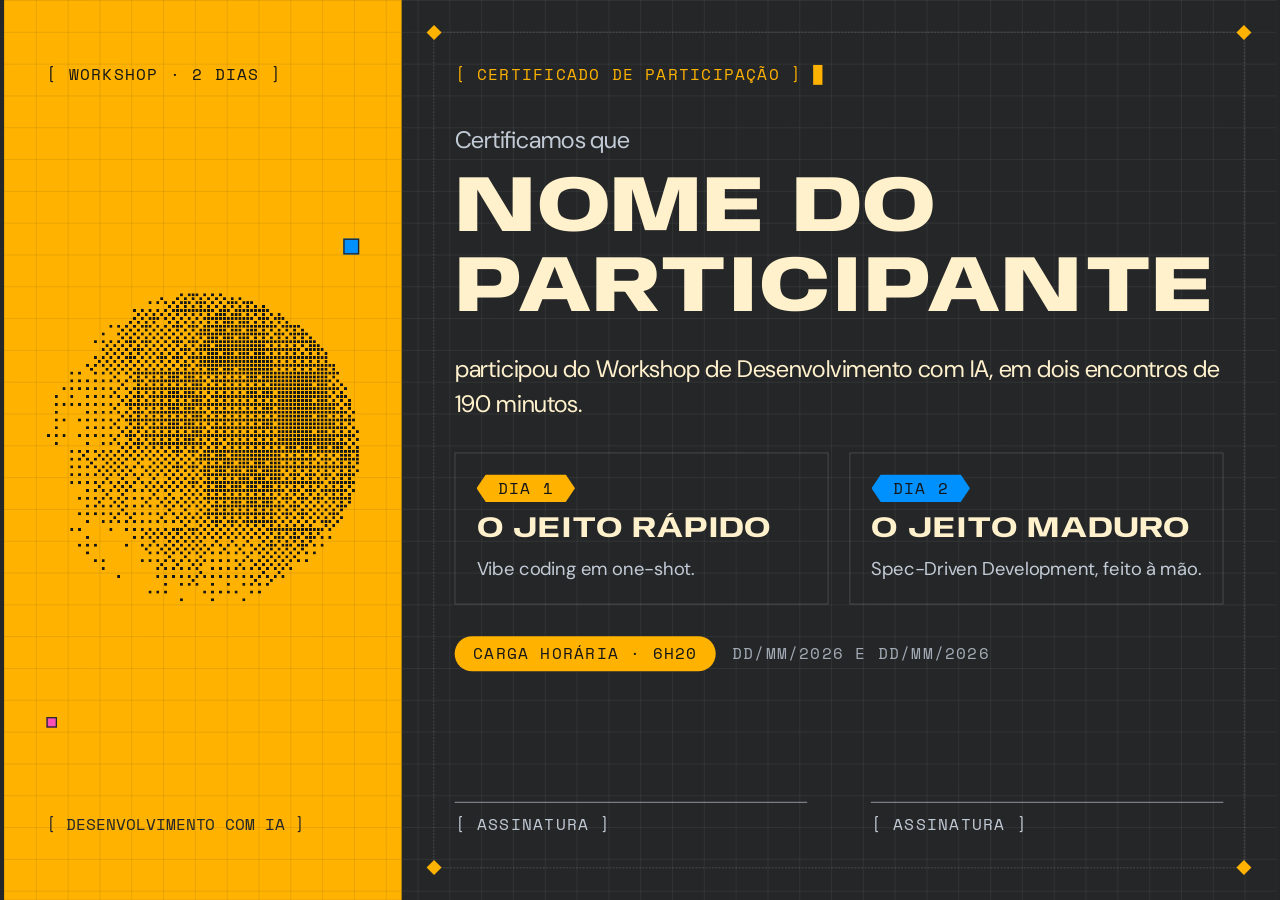
==== certificado-b.html @ 74da97be "feat: certificado de participação em tela cheia no deck Certificado A4 paisagem (proposta B, escuro " ====
<!doctype html>
<html lang="pt-BR">
<head>
  <meta charset="utf-8">
  <meta name="viewport" content="width=device-width, initial-scale=1">
  <title>Certificado, proposta B</title>

  <link rel="preconnect" href="https://fonts.googleapis.com">
  <link rel="preconnect" href="https://fonts.gstatic.com" crossorigin>
  <link rel="stylesheet" href="https://fonts.googleapis.com/css2?family=Anybody:wdth,wght@50..150,100..900&family=DM+Sans:ital,wght@0,400..700;1,400..700&family=Space+Mono:wght@400;700&display=swap">

  <link rel="stylesheet" href="css/tokens.css">
  <link rel="stylesheet" href="css/base.css">
  <link rel="stylesheet" href="css/componentes.css">
  <link rel="stylesheet" href="css/layouts.css">
  <link rel="stylesheet" href="css/certificado.css">
</head>
<body>
  <div class="reveal">
    <div class="cert-viewport">
      <div class="cert-stage">

        <!-- Proposta B: escuro, faixa âmbar com esfera -->
        <main class="cert cert--b surface-dark">
          <div class="cert__body">
            <aside class="cert__band surface-accent">
              <p class="eyebrow">[ WORKSHOP · 2 DIAS ]</p>
              <canvas data-efeito="esfera" aria-hidden="true"></canvas>
              <p class="cert__meta">[ DESENVOLVIMENTO COM IA ]</p>
              <i class="mark mark--a" aria-hidden="true"></i>
              <i class="mark mark--b" aria-hidden="true"></i>
            </aside>

            <div class="cert__main">
              <div class="frame" aria-hidden="true">
                <i class="frame__diamond frame__diamond--tl"></i>
                <i class="frame__diamond frame__diamond--tr"></i>
                <i class="frame__diamond frame__diamond--bl"></i>
                <i class="frame__diamond frame__diamond--br"></i>
              </div>

              <p class="eyebrow">[ CERTIFICADO DE PARTICIPAÇÃO ]<span class="cursor" aria-hidden="true"></span></p>

              <div class="cert__who">
                <p class="cert__lead">Certificamos que</p>
                <h1 class="cert__name" data-slot="nome">Nome do participante</h1>
                <p class="cert__text">participou do Workshop de Desenvolvimento com IA, em dois encontros de 190 minutos.</p>
              </div>

              <div class="cert__days">
                <article class="cert__day">
                  <span class="chip chip--hex chip--accent">DIA 1</span>
                  <h3>O jeito rápido</h3>
                  <p>Vibe coding em one-shot.</p>
                </article>
                <article class="cert__day">
                  <span class="chip chip--hex chip--blue">DIA 2</span>
                  <h3>O jeito maduro</h3>
                  <p>Spec-Driven Development, feito à mão.</p>
                </article>
              </div>

              <div class="cert__facts">
                <span class="pill">CARGA HORÁRIA · 6H20</span>
                <span class="cert__meta" data-slot="datas">DD/MM/2026 e DD/MM/2026</span>
              </div>

              <div class="cert-sigs">
                <div class="cert-sigs__item"><div class="cert-sigs__space"></div><span class="cert-sigs__name">[ ASSINATURA ]</span></div>
                <div class="cert-sigs__item"><div class="cert-sigs__space"></div><span class="cert-sigs__name">[ ASSINATURA ]</span></div>
              </div>
            </div>
          </div>
        </main>

      </div>
    </div>
  </div>

  <script src="js/efeitos/esfera.js"></script>
  <script src="js/certificado.js"></script>
</body>
</html>
---- css/tokens.css ----
/* Tokens do projeto (DESIGN.md, seção 5) */
:root {
  /* Base */
  --c-ink:        #151617;
  --c-basalt:     #242628;
  --c-basalt-2:   #3B3E42;
  --c-paper:      #E2E4DD;
  --c-sand:       #F4F6F4;
  --c-white:      #FFFFFF;
  --c-line:       #C4C7BB;
  --c-eggshell:   #C2CBD5;
  --c-muted:      #4A525A;
  --c-muted-dark: #A3ACB6;

  /* Acentos */
  --c-accent:     #FFB200;
  --c-tint:       #FFF1CC;
  --c-orange:     #FF6100;
  --c-pink:       #FA50B5;
  --c-blue:       #0091FF;
  --c-green:      #00BE43;
  --c-violet:     #A77BFF;

  /* Linhas utilitárias */
  --grid-line-light: rgba(36, 38, 40, 0.07);
  --grid-line-dark:  rgba(244, 246, 244, 0.06);
  --grid-line-accent: rgba(36, 38, 40, 0.10);
  --frame-dark:      rgba(244, 246, 244, 0.25);
  --frame-light:      rgba(36, 38, 40, 0.30);

  /* Tipografia */
  --f-display: 'Anybody', 'Arial Black', sans-serif;
  --f-body:    'DM Sans', Arial, sans-serif;
  --f-mono:    'Space Mono', ui-monospace, monospace;

  --t-display: 120px;
  --t-h1:      96px;
  --t-h2:      64px;
  --t-h3:      44px;
  --t-lead:    36px;
  --t-body:    28px;
  --t-label:   24px;

  /* Espaço, grade e forma */
  --s-1: 8px;  --s-2: 16px; --s-3: 24px; --s-4: 32px;
  --s-5: 48px; --s-6: 64px; --s-7: 96px; --s-8: 128px;

  --slide-pad: 128px;
  --slide-pad-bottom: 160px;
  --frame-inset: 64px;
  --grid-cell: 48px;

  --radius-0: 0;
  --radius-pill: 999px;
  --hatch: repeating-linear-gradient(45deg, var(--c-line) 0 2px, transparent 2px 9px);

  /* Movimento */
  --ease-out:  cubic-bezier(0.2, 0.8, 0.2, 1);
  --ease-io:   cubic-bezier(0.65, 0, 0.35, 1);
  --d-fast:    200ms;
  --d-base:    450ms;
  --d-slow:    900ms;
  --stagger:   120ms;
}
---- css/base.css ----
/* Neutraliza os padrões do reveal.js e define estilos globais (DESIGN.md, seção 6 e 7) */
.reveal-viewport { background: var(--c-paper); }

.reveal {
  font-family: var(--f-body);
  font-size: var(--t-body);
  color: var(--c-basalt);
  line-height: 1.45;
}

.reveal .slides { text-align: left; }

.reveal .slides > section,
.reveal .slides > section > section {
  width: 1920px;
  height: 1080px;
  padding: var(--slide-pad);
  box-sizing: border-box;
  /* display fica com o reveal.js; o layout vive no wrapper interno */
}

.reveal .slides section > [class^="layout-"] {
  width: 100%;
  height: 100%;
  display: flex;
  flex-direction: column;
  position: relative;
}

.reveal h1, .reveal h2, .reveal h3, .reveal p, .reveal ul, .reveal ol {
  margin: 0;
  line-height: inherit;
  text-transform: none;
  text-shadow: none;
  letter-spacing: 0;
  word-wrap: normal;
}

.reveal ul, .reveal ol { padding-left: 1.2em; display: block; }
.reveal img { max-width: none; max-height: none; margin: 0; }
.reveal a { color: inherit; }

.reveal .controls { color: var(--c-accent); }
.reveal .progress { color: var(--c-accent); height: 4px; }

/* Tipografia dos títulos */
.reveal h1, .reveal h2, .reveal h3 {
  color: var(--s-title);
  font-family: var(--f-display);
  font-weight: 800;
  font-stretch: 125%;
  text-transform: uppercase;
}
.reveal h1 { font-size: var(--t-display); line-height: 1.02; }
.reveal h2 { font-size: var(--t-h2); line-height: 1.1; }
.reveal h3 { font-size: var(--t-h3); line-height: 1.1; font-weight: 700; }
.reveal .title-long { font-weight: 700; font-stretch: 100%; text-transform: none; letter-spacing: -0.02em; }

.reveal .lead { font-size: var(--t-lead); line-height: 1.35; }

/* Superfícies (seção 7) */
.surface-light {
  background-color: var(--c-paper);
  background-image:
    linear-gradient(var(--grid-line-light) 1px, transparent 1px),
    linear-gradient(90deg, var(--grid-line-light) 1px, transparent 1px);
  background-size: var(--grid-cell) var(--grid-cell);
  color: var(--c-basalt);
  --s-title:   var(--c-basalt);
  --s-sub:     var(--c-muted);
  --s-meta:    var(--c-muted);
  --s-rule:    var(--frame-light);
  --s-eyebrow: var(--c-basalt);
  --s-num:     var(--c-basalt);
  --s-dot:     var(--c-blue);
  --s-glow:    var(--c-blue);
}

.surface-dark {
  background-color: var(--c-basalt);
  background-image:
    linear-gradient(var(--grid-line-dark) 1px, transparent 1px),
    linear-gradient(90deg, var(--grid-line-dark) 1px, transparent 1px);
  background-size: var(--grid-cell) var(--grid-cell);
  color: var(--c-sand);
  --s-title:   var(--c-tint);
  --s-sub:     var(--c-eggshell);
  --s-meta:    var(--c-muted-dark);
  --s-rule:    var(--frame-dark);
  --s-eyebrow: var(--c-accent);
  --s-num:     var(--c-accent);
  --s-dot:     var(--c-tint);
  --s-glow:    var(--c-accent);
}

.surface-accent {
  background-color: var(--c-accent);
  background-image:
    linear-gradient(var(--grid-line-accent) 1px, transparent 1px),
    linear-gradient(90deg, var(--grid-line-accent) 1px, transparent 1px);
  background-size: var(--grid-cell) var(--grid-cell);
  color: var(--c-ink);
  --s-title:   var(--c-ink);
  --s-sub:     var(--c-basalt);
  --s-meta:    var(--c-basalt);
  --s-rule:    var(--c-basalt);
  --s-eyebrow: var(--c-ink);
  --s-num:     var(--c-ink);
  --s-dot:     var(--c-ink);
  --s-glow:    var(--c-ink);
}
---- css/componentes.css ----
/* Componentes reutilizáveis (DESIGN.md, seção 8) */

/* 8.1 Eyebrow */
.reveal .eyebrow {
  font-family: var(--f-mono);
  font-size: var(--t-label);
  line-height: 1.4;
  text-transform: uppercase;
  letter-spacing: 0.08em;
  color: var(--s-eyebrow);
  display: flex;
  align-items: center;
  gap: var(--s-2);
}


.cursor {
  display: inline-block;
  width: 14px;
  height: 30px;
  background: var(--c-accent);
}

/* 8.2 Chip */
.chip {
  display: inline-block;
  align-self: flex-start;
  font-family: var(--f-mono);
  font-size: var(--t-label);
  line-height: 1.4;
  text-transform: uppercase;
  letter-spacing: 0.08em;
  padding: 4px 14px;
  background: var(--c-basalt);
  color: var(--c-sand);
}
.surface-dark .chip { background: var(--c-basalt-2); }
.chip--accent { background: var(--c-accent); color: var(--c-ink); }
.surface-dark .chip--accent { background: var(--c-accent); }
.chip--orange, .surface-dark .chip--orange { background: var(--c-orange); color: var(--c-ink); }
.chip--pink,   .surface-dark .chip--pink   { background: var(--c-pink);   color: var(--c-ink); }
.chip--blue,   .surface-dark .chip--blue   { background: var(--c-blue);   color: var(--c-ink); }
.chip--green,  .surface-dark .chip--green  { background: var(--c-green);  color: var(--c-ink); }

/* 8.3 Pílula */
.pill {
  display: inline-block;
  align-self: flex-start;
  font-family: var(--f-mono);
  font-size: var(--t-label);
  line-height: 1.4;
  text-transform: uppercase;
  letter-spacing: 0.08em;
  padding: 10px 28px;
  border-radius: var(--radius-pill);
  background: var(--c-accent);
  color: var(--c-ink);
}
.pill--outline { background: transparent; color: inherit; border: 1px solid currentColor; }

/* 8.4 Botão hexagonal */
.btn-hex {
  display: inline-flex;
  align-items: center;
  padding: 12px 36px;
  font: 500 var(--t-label)/1 var(--f-body);
  background: var(--c-accent);
  color: var(--c-ink);
  text-decoration: none;
  clip-path: polygon(16px 0, calc(100% - 16px) 0, 100% 50%, calc(100% - 16px) 100%, 16px 100%, 0 50%);
  transition: filter var(--d-fast) var(--ease-out);
}
.btn-hex:hover { filter: brightness(1.08); }
.btn-hex--dark { background: var(--c-basalt); color: var(--c-sand); }

/* 8.5 Cartão e moldura hachurada */
.hatch {
  padding: 12px;
  border: 1px solid var(--c-line);
  background: var(--hatch);
}
.card {
  background: var(--c-white);
  color: var(--c-basalt);
  padding: 44px;
  display: flex;
  flex-direction: column;
  gap: var(--s-3);
  height: 100%;
  box-sizing: border-box;
}
.card--dark { background: var(--c-basalt); color: var(--c-sand); }
.card--dark h3 { color: var(--c-tint); }
.card--accent { background: var(--c-accent); color: var(--c-ink); }
.card ul { margin: 0; }
.card li + li { margin-top: var(--s-1); }

/* 8.6 Moldura tracejada com losangos */
.frame {
  position: absolute;
  inset: calc(var(--frame-inset) - var(--slide-pad));
  border: 1px dashed var(--s-rule);
  pointer-events: none;
}

.frame__diamond {
  position: absolute;
  width: 16px;
  height: 16px;
  background: var(--s-eyebrow);
  transform: translate(-50%, -50%) rotate(45deg);
}

.frame__diamond--tl { left: 0; top: 0; }
.frame__diamond--tr { left: 100%; top: 0; }
.frame__diamond--bl { left: 0; top: 100%; }
.frame__diamond--br { left: 100%; top: 100%; }

/* 8.7 Conectores */
.connectors {
  position: absolute;
  inset: calc(0px - var(--slide-pad));
  width: 1920px;
  height: 1080px;
  pointer-events: none;
}
.connector {
  fill: none;
  stroke: var(--c-basalt);
  stroke-width: 2;
}
.connector--dashed { stroke-dasharray: 8 6; }
.node { fill: var(--c-basalt); }
.node--last { fill: var(--c-green); stroke: var(--c-basalt); stroke-width: 2; }

/* 8.10 Rodapé */
.reveal .footer {
  position: absolute;
  left: 0;
  right: 0;
  bottom: calc(64px - var(--slide-pad));
  font-family: var(--f-mono);
  font-size: var(--t-label);
  line-height: 1.4;
  text-transform: uppercase;
  letter-spacing: 0.08em;
  color: var(--c-muted);
  display: flex;
  justify-content: space-between;
}
.surface-dark .footer { color: var(--c-muted-dark); }

/* 8.11 Marcadores decorativos */
.mark {
  position: absolute;
  width: 18px;
  height: 18px;
  background: var(--c-blue);
}
.mark--pink { background: var(--c-pink); }
.mark--accent { background: var(--c-accent); }
.mark--green { background: var(--c-green); }
.mark--orange { background: var(--c-orange); }
.surface-accent .mark { border: 2px solid var(--c-basalt); box-sizing: border-box; }

/* Tabela */
.table {
  width: 100%;
  border-collapse: collapse;
  text-align: left;
}
.table th {
  font-family: var(--f-mono);
  font-size: var(--t-label);
  font-weight: 400;
  text-transform: uppercase;
  letter-spacing: 0.08em;
  color: var(--c-muted);
  padding: var(--s-2) var(--s-3) var(--s-2) 0;
  border-bottom: 1px solid var(--c-basalt);
}
.table td {
  font-size: var(--t-body);
  line-height: 1.45;
  padding: var(--s-3) var(--s-3) var(--s-3) 0;
  border-bottom: 1px solid var(--c-line);
  vertical-align: top;
}
.table td:first-child { font-weight: 600; white-space: nowrap; }
.table td:first-child::before {
  content: '';
  display: inline-block;
  width: 18px;
  height: 18px;
  margin-right: var(--s-2);
  background: var(--c-blue);
}
.table tr:nth-child(2) td:first-child::before { background: var(--c-pink); }
.table tr:nth-child(3) td:first-child::before { background: var(--c-orange); }
.table tr:nth-child(4) td:first-child::before { background: var(--c-green); }

/* 8.2 Formas de chip e glifos */
.chip--hex, .chip--back, .chip--arrow { padding-left: 32px; padding-right: 32px; }
.chip--hex {
  clip-path: polygon(14px 0, calc(100% - 14px) 0, 100% 50%, calc(100% - 14px) 100%, 14px 100%, 0 50%);
}
.chip--back {
  clip-path: polygon(14px 0, 100% 0, calc(100% - 14px) 50%, 100% 100%, 14px 100%, 0 50%);
}
.chip--arrow {
  padding-left: 16px;
  clip-path: polygon(0 0, calc(100% - 14px) 0, 100% 50%, calc(100% - 14px) 100%, 0 100%);
}

.glyph {
  display: inline-block;
  width: 14px;
  height: 14px;
  margin-right: 12px;
  background: var(--glyph, currentColor);
  vertical-align: -1px;
}
.glyph--diamond { transform: rotate(45deg) scale(0.85); }
.glyph--triangle { clip-path: polygon(50% 0, 100% 100%, 0 100%); }
.glyph--accent { --glyph: var(--c-accent); }
.glyph--orange { --glyph: var(--c-orange); }
.glyph--pink   { --glyph: var(--c-pink); }
.glyph--blue   { --glyph: var(--c-blue); }
.glyph--green  { --glyph: var(--c-green); }

/* 8.4 Par de botões */
.btn-pair { display: inline-flex; gap: 6px; }

/* 8.9 Cartão de código / diff */
.code {
  background: var(--c-basalt);
  color: var(--c-sand);
  font-family: var(--f-mono);
  font-size: var(--t-label);
  line-height: 1.4;
}
.code__head {
  padding: 16px 28px;
  color: var(--c-muted-dark);
  border-bottom: 1px solid var(--frame-dark);
  letter-spacing: 0.04em;
}
.code__body { padding: 12px 0; }
.diff__line {
  display: flex;
  gap: 24px;
  padding: 6px 28px;
}
.diff__line b {
  flex: none;
  width: 3ch;
  font-weight: 400;
  color: var(--c-muted-dark);
}
.diff__line span { white-space: nowrap; }
.diff__line--del { background: rgba(250, 80, 181, 0.25); }
.diff__line--add { background: rgba(0, 190, 67, 0.25); }

/* 8.14 Selo */
.stamp {
  display: inline-block;
  padding: 8px 24px;
  font-family: var(--f-display);
  font-weight: 800;
  font-stretch: 125%;
  font-size: var(--t-h3);
  line-height: 1.1;
  text-transform: uppercase;
  background: var(--c-orange);
  color: var(--c-ink);
  border: 4px solid var(--c-ink);
  transform: rotate(-5deg);
}
.stamp--green { background: var(--c-green); }

/* Borda tracejada andando (marching ants) */
.ants {
  position: absolute;
  inset: 0;
  width: 100%;
  height: 100%;
  pointer-events: none;
  overflow: visible;
}
.ants rect {
  x: 1px;
  y: 1px;
  width: calc(100% - 2px);
  height: calc(100% - 2px);
  fill: none;
  stroke: var(--c-accent);
  stroke-width: 3;
  stroke-dasharray: 12 9;
}

/* 8.12 Robôs */
.robot { display: block; width: 300px; height: auto; overflow: visible; }
.robot .r-line { stroke: var(--c-ink); stroke-width: 4; stroke-linejoin: round; stroke-linecap: round; }
.robot .r-body { fill: var(--c-sand); }
.robot .r-shade { fill: var(--c-muted-dark); }
.robot .r-screen { fill: var(--c-ink); }
.robot .r-accent { fill: var(--rc); }
.robot .r-stroke { fill: none; stroke: var(--rc); stroke-width: 5; stroke-linecap: round; stroke-linejoin: round; }
.robot .r-stroke--ink { stroke: var(--c-ink); }
.robot .r-white { fill: var(--c-white); }
.robot--pink   { --rc: var(--c-pink); }
.robot--green  { --rc: var(--c-green); }
.robot--orange { --rc: var(--c-orange); }
.btn-hex--back {
  clip-path: polygon(16px 0, 100% 0, calc(100% - 16px) 50%, 100% 100%, 16px 100%, 0 50%);
}
.robot .r-outline { fill: none; }

/* O reset `.reveal a { color: inherit }` tem mais especificidade que a classe do botão */
.reveal .btn-hex { color: var(--c-ink); }
.reveal .btn-hex--dark { color: var(--c-sand); }

/* 8.12 Robôs v1.5 (gerados por js/robos.js): variáveis de tema e partes novas */
.robot {
  --rline: var(--c-ink);
  --rbody: var(--c-sand);
  --rshade: var(--c-muted-dark);
  --rbezel: var(--c-muted-dark);
  --rc-2: var(--rc);
}
.robot--amber { --rc: var(--c-accent); }
.robot--blue  { --rc: var(--c-blue); }
.robot--dark {
  --rc: var(--c-pink);
  --rc-2: var(--c-blue);
  --rline: var(--c-sand);
  --rbody: var(--c-basalt-2);
  --rshade: var(--c-basalt);
  --rbezel: var(--c-basalt);
}
.robot .r-line { stroke: var(--rline); }
.robot .r-body { fill: var(--rbody); }
.robot .r-shade { fill: var(--rshade); }
.robot .r-ink { fill: var(--c-ink); }
.robot .r-fill2 { fill: var(--rc-2); }
.robot .r-rline { fill: var(--rline); }
.robot .r-sombra { fill: var(--c-ink); opacity: 0.12; }
.robot .r-bezel { fill: var(--rbezel); stroke: var(--rline); stroke-width: 3; }
.robot .r-shine { fill: #fff; opacity: 0.1; }
.robot .r-thin { fill: none; stroke: var(--rline); stroke-width: 2; stroke-linecap: round; opacity: 0.55; }
.robot .r-fenda { stroke: var(--rline); stroke-width: 3; stroke-linecap: round; opacity: 0.8; }
.robot .r-fendas { fill: none; stroke: var(--rline); stroke-width: 3.5; stroke-linecap: round; }
.robot .r-line-fino { stroke: var(--rline); stroke-width: 2; }
.robot .r-stroke--tenue { opacity: 0.45; stroke-width: 4; }
.robot .r-cabo { fill: none; stroke: var(--rline); stroke-width: 4; stroke-linecap: round; }
.robot .r-ranhura { fill: none; stroke: var(--c-muted-dark); stroke-width: 2; }
.robot .r-link { stroke: var(--c-sand); stroke-width: 1.6; opacity: 0.45; }
.robot .r-cabelo { fill: var(--c-ink); }
.robot .r-oculos { fill: rgba(255, 255, 255, 0.28); stroke: var(--rline); stroke-width: 3.5; }
.robot .r-oculos-linha { fill: none; stroke: var(--rline); stroke-width: 3.5; stroke-linecap: round; }
.robot .r-tat { fill: none; stroke: var(--c-ink); stroke-width: 1.8; stroke-linecap: round; stroke-linejoin: round; opacity: 0.85; }
.robot .r-eye, .robot .r-no, .robot .r-ping, .robot .r-cursor { transform-box: fill-box; transform-origin: center; }
.robot .r-arm { transform-box: fill-box; transform-origin: 50% 0; }

.robot--dark .r-tat { stroke: var(--c-pink); opacity: 1; }

/* Robôs: garras em C e tubos do fone (arquétipos v1.6) */
.robot .r-garra-borda { fill: none; stroke: var(--rline); stroke-width: 14; stroke-linecap: round; }
.robot .r-garra { fill: none; stroke: var(--rc); stroke-width: 7; stroke-linecap: round; }
.robot .r-pipe-borda { fill: none; stroke: var(--rline); stroke-width: 13; stroke-linecap: round; }
.robot .r-pipe { fill: none; stroke: var(--rbody); stroke-width: 6; stroke-linecap: round; }

/* Violeta (sexta cor de apoio) e peças novas dos robôs v1.7 */
.chip--violet, .surface-dark .chip--violet { background: var(--c-violet); color: var(--c-ink); }
.glyph--violet { --glyph: var(--c-violet); }
.robot--violet { --rc: var(--c-violet); }
.robot .r-onda { fill: none; stroke: var(--c-ink); stroke-width: 4.5; stroke-linecap: round; stroke-linejoin: round; }
.robot .r-cadeado { fill: none; stroke: var(--rline); stroke-width: 4; stroke-linecap: round; }

/* Arnês do Harness (faixas em X com pesponto) */
.robot .r-faixa { fill: none; stroke: var(--c-ink); stroke-width: 12; }
.robot .r-pesponto { fill: none; stroke: var(--rc); stroke-width: 2; stroke-dasharray: 5 4; }
---- css/layouts.css ----
/* Esqueletos de slide (DESIGN.md, seção 9). Área útil: 1664×824 */

/* Capa */
.layout-cover { justify-content: space-between; }
.layout-cover__body {
  display: flex;
  flex-direction: column;
  gap: var(--s-4);
  max-width: 1100px;
}
.layout-cover h1 { font-size: var(--t-h1); line-height: 1.05; }
.layout-cover__sub { color: var(--s-sub); max-width: 900px; }
.layout-cover__rule {
  border-top: 1px dashed var(--s-rule);
  padding-top: var(--s-3);
  font-family: var(--f-mono);
  font-size: var(--t-label);
  text-transform: uppercase;
  letter-spacing: 0.08em;
  color: var(--s-meta);
  display: flex;
  justify-content: space-between;
}
.layout-cover__sphere {
  position: absolute;
  right: 0;
  top: 200px;
  color: var(--s-dot);
  filter: drop-shadow(0 0 6px var(--s-glow));
}

/* Título no topo, conteúdo abaixo */
.layout-title,
.layout-two-cards,
.layout-table,
.layout-text-figure {
  gap: var(--s-6);
}
.layout-title__head { display: flex; flex-direction: column; gap: var(--s-3); }
.layout-title__head h2 { color: var(--c-basalt); }

.layout-two-cards__row {
  display: grid;
  grid-template-columns: 1fr 1fr;
  gap: var(--s-7);
  flex: 1;
  min-height: 0;
  margin-bottom: var(--s-7);
}

.layout-table { padding-bottom: 0; }

/* Frase de efeito */
.layout-statement { justify-content: space-between; }
.layout-statement h1 { font-size: var(--t-h1); line-height: 1.05; }
.layout-statement__support {
  font-size: var(--t-lead);
  line-height: 1.35;
  font-weight: 600;
}

/* Abertura de bloco */
.layout-section { justify-content: space-between; }
.layout-section__num {
  font-family: var(--f-display);
  font-weight: 800;
  font-stretch: 125%;
  font-size: 320px;
  line-height: 0.9;
  color: var(--s-num);
}
.layout-section__num::after {
  content: '';
  display: block;
  width: 160px;
  height: 24px;
  margin-top: var(--s-4);
  background: var(--c-accent);
}
.layout-section__body { display: flex; flex-direction: column; gap: var(--s-3); }
.layout-section__time {
  font-family: var(--f-mono);
  font-size: var(--t-label);
  text-transform: uppercase;
  letter-spacing: 0.08em;
  color: var(--s-meta);
}

/* Layouts novos (validação visual v1.4) */
.layout-robots,
.layout-code,
.layout-catalog { gap: var(--s-6); }

/* Robôs: 3 colunas, cada robô sobre uma linha de chão */
.layout-robots__row {
  display: grid;
  grid-template-columns: repeat(3, 1fr);
  gap: var(--s-6);
  align-items: start;
}
.robot-card { display: flex; flex-direction: column; gap: var(--s-3); }
.robot-card__stage {
  display: flex;
  justify-content: center;
  border-bottom: 2px solid var(--c-basalt);
}
.robot-card p { max-width: 480px; }

/* Texto à esquerda, figura à direita */
.layout-text-figure__row {
  display: flex;
  gap: var(--s-7);
  flex: 1;
  min-height: 0;
  margin-bottom: var(--s-7);
}
.layout-text-figure__text {
  flex: 1;
  display: flex;
  flex-direction: column;
  justify-content: center;
  gap: var(--s-4);
}
.layout-text-figure__figure { width: 850px; flex: none; }
.panel--light { position: relative; background: var(--c-white); padding: 32px; }
.panel--light canvas { display: block; color: var(--c-blue); }

/* Cartão de código com coluna lateral */
.layout-code__row {
  display: grid;
  grid-template-columns: 1000px 1fr;
  gap: var(--s-7);
  align-items: start;
}
.layout-code__card { position: relative; }
.layout-code__card .stamp { position: absolute; z-index: 1; }
.layout-code__card .stamp--vago { right: 28px; top: 8px; }
.layout-code__card .stamp--ok { right: 28px; bottom: -36px; }
.layout-code__added { position: relative; }
.layout-code__side { display: flex; flex-direction: column; gap: var(--s-3); }
.layout-code__side .chip { align-self: flex-start; }

/* Catálogo de peças (só validação) */
.layout-catalog__row {
  display: grid;
  grid-template-columns: 260px 1fr;
  align-items: center;
}
.layout-catalog__label {
  font-family: var(--f-mono);
  font-size: var(--t-label);
  text-transform: uppercase;
  letter-spacing: 0.08em;
  color: var(--c-muted);
}
.layout-catalog__items { display: flex; flex-wrap: wrap; gap: var(--s-3); align-items: center; }

/* Robôs v1.5: palco alinhado pelo chão e variante de 6 colunas */
.robot-card__stage { align-items: flex-end; }
.layout-robots__six {
  display: grid;
  grid-template-columns: repeat(6, 1fr);
  gap: var(--s-4);
  align-items: start;
}
.layout-robots__six .robot { width: 240px; }
.layout-robots__six .robot-card__stage { min-height: 334px; }
.layout-robots__six .robot-card p { font-size: var(--t-label); line-height: 1.4; }

/* Certificado em tela cheia: iframe de 1920×1358 reduzido a 79,53% para ocupar a altura do slide */
.layout-certfull__stage {
  position: absolute;
  inset: calc(0px - var(--slide-pad));
  display: flex;
  justify-content: center;
}
.cert-full { width: 1528px; height: 1080px; overflow: hidden; }
.cert-full iframe {
  display: block;
  width: 1920px;
  height: 1358px;
  border: 0;
  transform: scale(0.7953);
  transform-origin: 0 0;
  pointer-events: none;
}
.layout-certfull > a.layout-certfull__open { position: absolute; top: calc(32px - var(--slide-pad)); right: calc(32px - var(--slide-pad)); }
---- css/certificado.css ----
/* Certificado (DESIGN.md, seção 18). Canvas de 1920×1358 (A4 paisagem), escalado para a tela e para a impressão */

html, body { margin: 0; background: var(--c-basalt); }

.cert-viewport {
  width: 100vw;
  height: 100vh;
  overflow: hidden;
  display: grid;
  place-items: center;
}
.cert-stage {
  width: calc(1920px * var(--k, 0.5));
  height: calc(1358px * var(--k, 0.5));
}
.cert {
  width: 1920px;
  height: 1358px;
  transform: scale(var(--k, 0.5));
  transform-origin: 0 0;
  position: relative;
  overflow: hidden;
  box-sizing: border-box;
  font-family: var(--f-body);
  font-size: var(--t-body);
  line-height: 1.45;
  color: var(--c-basalt);
}
.cert > .cert__body { width: 100%; height: 100%; position: relative; display: flex; }
.cert p, .cert h1, .cert h3 { margin: 0; }

/* Nome do participante: em caixa alta e largo; nomes muito longos viram título longo (seção 5.2) */
.cert__name { max-width: 1664px; overflow-wrap: anywhere; }
.cert__name--long { font-weight: 700; font-stretch: 100%; text-transform: none; letter-spacing: -0.02em; }
.cert__bar { width: 480px; height: 14px; background: var(--c-accent); }
.cert__lead { font-size: var(--t-lead); line-height: 1.35; color: var(--s-sub); }
.cert__text { font-size: var(--t-lead); line-height: 1.35; color: var(--s-title); }
.cert__meta { font-family: var(--f-mono); font-size: var(--t-label); text-transform: uppercase; letter-spacing: 0.08em; color: var(--s-meta); }

/* ---------- Proposta A: claro, equipe de robôs assina ---------- */
.cert--a { padding: var(--slide-pad); }
.cert--a .cert__body { flex-direction: column; }
.cert--a .cert__top { display: flex; justify-content: space-between; align-items: center; }
.cert--a .cert__who { margin-top: 40px; }
.cert--a .cert__name { margin-top: var(--s-2); }
.cert--a .cert__bar { margin-top: var(--s-3); }
.cert--a .cert__text { margin-top: var(--s-4); max-width: 1380px; }
.cert--a .cert__facts { margin-top: var(--s-4); display: flex; align-items: center; gap: var(--s-3); flex-wrap: wrap; }

.cert-team { margin-top: auto; display: grid; grid-template-columns: repeat(6, 1fr); gap: var(--s-4); }
.cert-sig { display: flex; flex-direction: column; align-items: center; }
.cert-sig__stage { height: 250px; width: 100%; display: flex; align-items: flex-end; justify-content: center; }
.cert-sig__stage .robot { width: 165px; }
.cert-sig__ground { width: 100%; height: 2px; background: var(--c-basalt); }
.cert-sig__space { width: 100%; height: 56px; border-bottom: 1px solid var(--c-basalt); }
.cert-sig .chip { align-self: center; margin-top: var(--s-2); }

/* ---------- Proposta B: escuro com faixa âmbar e esfera ---------- */
.cert--b .cert__band {
  width: 600px;
  flex: none;
  box-sizing: border-box;
  padding: var(--s-7) var(--s-6) var(--s-7);
  display: flex;
  flex-direction: column;
  justify-content: space-between;
  position: relative;
}
.cert--b .cert__band canvas { display: block; width: 472px; height: 472px; color: var(--c-ink); filter: none; }
.cert--b .cert__band .eyebrow { color: var(--c-ink); }
.cert--b .cert__band .cert__meta { color: var(--c-basalt); }
.cert--b .cert__band .mark { position: absolute; border: 2px solid var(--c-basalt); }
.cert--b .cert__band .mark--a { right: 64px; top: 360px; width: 24px; height: 24px; background: var(--c-blue); }
.cert--b .cert__band .mark--b { left: 64px; bottom: 260px; width: 16px; height: 16px; background: var(--c-pink); }

.cert--b .frame { inset: var(--s-5); }
.cert--b .cert__main { flex: 1; padding: var(--s-7) 80px var(--s-7) 80px; display: flex; flex-direction: column; position: relative; }
.cert--b .cert__who { margin-top: 56px; }
.cert--b .cert__name { margin-top: var(--s-2); }
.cert--b .cert__text { margin-top: var(--s-4); }
.cert--b .cert__days { margin-top: var(--s-5); display: grid; grid-template-columns: 1fr 1fr; gap: var(--s-4); }
.cert--b .cert__day { border: 1px solid var(--frame-dark); padding: var(--s-4); display: flex; flex-direction: column; gap: var(--s-2); }
.cert--b .cert__day p { color: var(--c-eggshell); }
.cert--b .cert__facts { margin-top: var(--s-5); display: flex; align-items: center; gap: var(--s-3); flex-wrap: wrap; }

.cert-sigs { margin-top: auto; display: grid; grid-template-columns: repeat(2, 1fr); gap: var(--s-7); }
.cert-sigs__item { display: flex; flex-direction: column; }
.cert-sigs__space { height: 72px; border-bottom: 1px solid var(--c-eggshell); }
.cert-sigs__name { margin-top: var(--s-2); display: flex; align-items: center; gap: var(--s-1); color: var(--c-eggshell); font-family: var(--f-mono); font-size: var(--t-label); text-transform: uppercase; letter-spacing: 0.08em; }

/* ---------- Impressão: A4 paisagem, 1 página ---------- */
@page { size: 297mm 210mm; margin: 0; }
@media print {
  html, body { background: none; -webkit-print-color-adjust: exact; print-color-adjust: exact; }
  .cert-viewport { display: block; width: auto; height: auto; overflow: visible; }
  .cert-stage { width: auto; height: auto; }
  .cert { transform: none; zoom: 0.5845; }
}
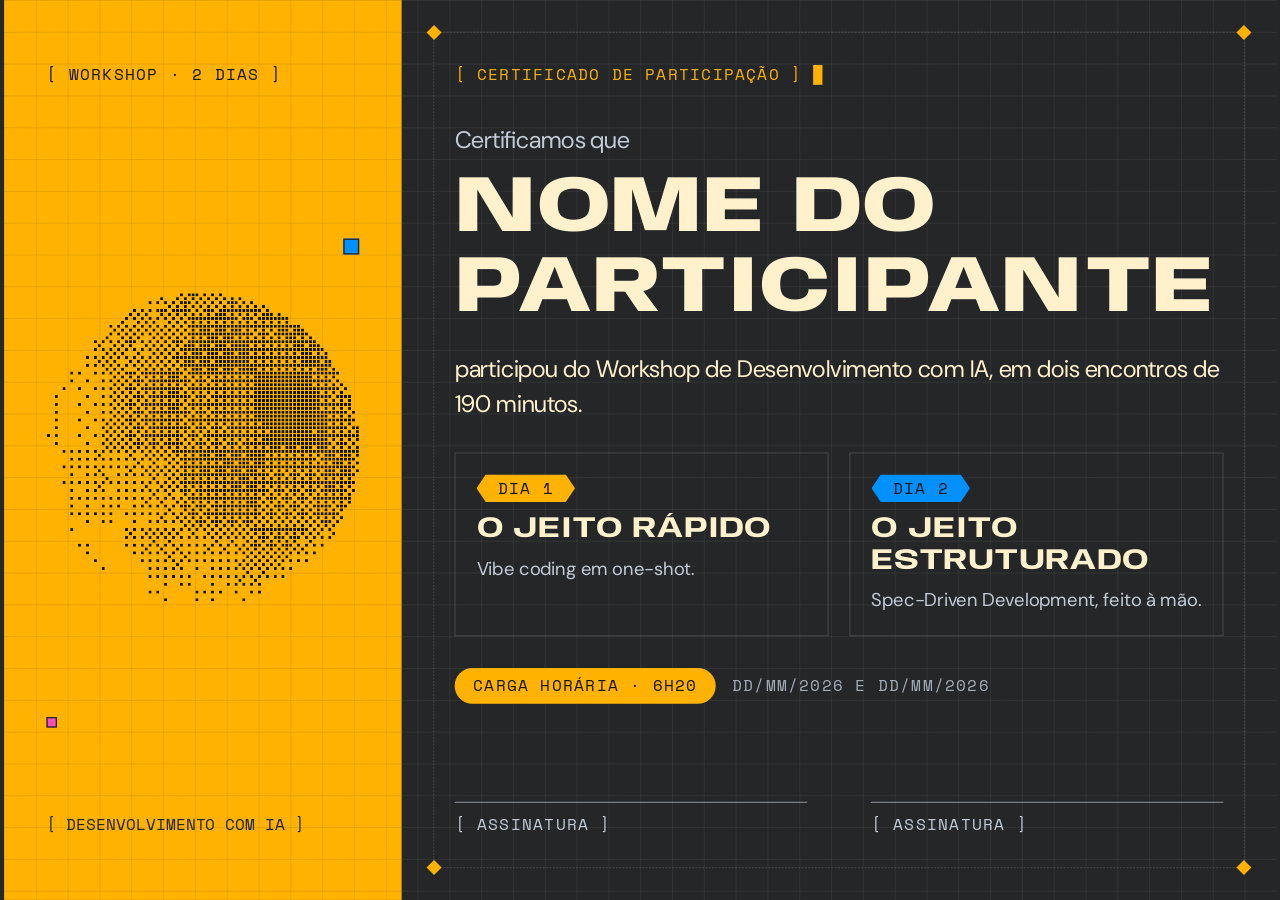
==== commit 0eea4712: "feat: home com os dois dias e capas animadas do Dia 1 e do Dia 2 A home (index.html) passa a ter doi" ====
--- a/certificado-b.html
+++ b/certificado-b.html
@@ -55,7 +55,7 @@
                 </article>
                 <article class="cert__day">
                   <span class="chip chip--hex chip--blue">DIA 2</span>
-                  <h3>O jeito maduro</h3>
+                  <h3>O jeito estruturado</h3>
                   <p>Spec-Driven Development, feito à mão.</p>
                 </article>
               </div>
--- a/css/componentes.css
+++ b/css/componentes.css
@@ -94,6 +94,21 @@
 .card--accent { background: var(--c-accent); color: var(--c-ink); }
 .card ul { margin: 0; }
 .card li + li { margin-top: var(--s-1); }
+.card__action { margin-top: auto; align-self: flex-start; } /* botão no pé do cartão */
+
+/* Cartão inteiro clicável: a moldura hachurada vira o link */
+.reveal a.hatch--link {
+  display: block;
+  color: inherit;
+  text-decoration: none;
+  cursor: pointer;
+  transition: border-color var(--d-fast) var(--ease-out);
+}
+.reveal a.hatch--link .card { transition: transform var(--d-fast) var(--ease-out); }
+.reveal a.hatch--link:hover { border-color: var(--c-basalt); }
+.reveal a.hatch--link:hover .card { transform: translate(-4px, -4px); }
+.reveal a.hatch--link:hover .card__action { filter: brightness(1.08); }
+.reveal a.hatch--link:focus-visible { outline: 2px dashed var(--c-basalt); outline-offset: 6px; }
 
 /* 8.6 Moldura tracejada com losangos */
 .frame {
@@ -300,12 +315,12 @@
 
 /* 8.12 Robôs */
 .robot { display: block; width: 300px; height: auto; overflow: visible; }
-.robot .r-line { stroke: var(--c-ink); stroke-width: 4; stroke-linejoin: round; stroke-linecap: round; }
+.robot .r-line { stroke: var(--c-ink); stroke-width: var(--r-sw); stroke-linejoin: round; stroke-linecap: round; }
 .robot .r-body { fill: var(--c-sand); }
 .robot .r-shade { fill: var(--c-muted-dark); }
 .robot .r-screen { fill: var(--c-ink); }
 .robot .r-accent { fill: var(--rc); }
-.robot .r-stroke { fill: none; stroke: var(--rc); stroke-width: 5; stroke-linecap: round; stroke-linejoin: round; }
+.robot .r-stroke { fill: none; stroke: var(--rc); stroke-width: 3.5; stroke-linecap: round; stroke-linejoin: round; }
 .robot .r-stroke--ink { stroke: var(--c-ink); }
 .robot .r-white { fill: var(--c-white); }
 .robot--pink   { --rc: var(--c-pink); }
@@ -327,6 +342,10 @@
   --rshade: var(--c-muted-dark);
   --rbezel: var(--c-muted-dark);
   --rc-2: var(--rc);
+  /* hierarquia de traço (v1.8): contorno, peça e detalhe */
+  --r-sw-contorno: 2.5;
+  --r-sw: 2;
+  --r-sw-fino: 1.25;
 }
 .robot--amber { --rc: var(--c-accent); }
 .robot--blue  { --rc: var(--c-blue); }
@@ -345,38 +364,49 @@
 .robot .r-fill2 { fill: var(--rc-2); }
 .robot .r-rline { fill: var(--rline); }
 .robot .r-sombra { fill: var(--c-ink); opacity: 0.12; }
-.robot .r-bezel { fill: var(--rbezel); stroke: var(--rline); stroke-width: 3; }
-.robot .r-shine { fill: #fff; opacity: 0.1; }
-.robot .r-thin { fill: none; stroke: var(--rline); stroke-width: 2; stroke-linecap: round; opacity: 0.55; }
-.robot .r-fenda { stroke: var(--rline); stroke-width: 3; stroke-linecap: round; opacity: 0.8; }
-.robot .r-fendas { fill: none; stroke: var(--rline); stroke-width: 3.5; stroke-linecap: round; }
-.robot .r-line-fino { stroke: var(--rline); stroke-width: 2; }
-.robot .r-stroke--tenue { opacity: 0.45; stroke-width: 4; }
-.robot .r-cabo { fill: none; stroke: var(--rline); stroke-width: 4; stroke-linecap: round; }
-.robot .r-ranhura { fill: none; stroke: var(--c-muted-dark); stroke-width: 2; }
-.robot .r-link { stroke: var(--c-sand); stroke-width: 1.6; opacity: 0.45; }
+.robot .r-outline.r-line { stroke-width: var(--r-sw-contorno); }
+.robot .r-bezel { fill: var(--rbezel); stroke: var(--rline); stroke-width: var(--r-sw); }
+.robot .r-shine { fill: none; stroke: #fff; stroke-width: var(--r-sw-fino); stroke-linecap: round; opacity: 0.35; }
+.robot .r-thin { fill: none; stroke: var(--rline); stroke-width: var(--r-sw-fino); stroke-linecap: round; opacity: 0.55; }
+.robot .r-fenda { stroke: var(--rline); stroke-width: 2; stroke-linecap: round; opacity: 0.8; }
+.robot .r-fendas { fill: none; stroke: var(--rline); stroke-width: 2; stroke-linecap: round; }
+.robot .r-line-fino { stroke: var(--rline); stroke-width: var(--r-sw-fino); }
+.robot .r-stroke--tenue { opacity: 0.45; stroke-width: 2.5; }
+.robot .r-cabo { fill: none; stroke: var(--rline); stroke-width: var(--r-sw); stroke-linecap: round; }
+.robot .r-ranhura { fill: none; stroke: var(--c-muted-dark); stroke-width: var(--r-sw-fino); }
+.robot .r-link { stroke: var(--c-sand); stroke-width: 1; opacity: 0.45; }
 .robot .r-cabelo { fill: var(--c-ink); }
-.robot .r-oculos { fill: rgba(255, 255, 255, 0.28); stroke: var(--rline); stroke-width: 3.5; }
-.robot .r-oculos-linha { fill: none; stroke: var(--rline); stroke-width: 3.5; stroke-linecap: round; }
-.robot .r-tat { fill: none; stroke: var(--c-ink); stroke-width: 1.8; stroke-linecap: round; stroke-linejoin: round; opacity: 0.85; }
+.robot .r-cabelo-fio { fill: none; stroke: var(--c-muted-dark); stroke-width: 1; stroke-linecap: round; opacity: 0.7; }
+.robot .r-oculos { fill: rgba(255, 255, 255, 0.28); stroke: var(--rline); stroke-width: var(--r-sw); }
+.robot .r-oculos-linha { fill: none; stroke: var(--rline); stroke-width: var(--r-sw); stroke-linecap: round; }
+.robot .r-tat { fill: none; stroke: var(--c-ink); stroke-width: var(--r-sw-fino); stroke-linecap: round; stroke-linejoin: round; opacity: 0.85; }
 .robot .r-eye, .robot .r-no, .robot .r-ping, .robot .r-cursor { transform-box: fill-box; transform-origin: center; }
 .robot .r-arm { transform-box: fill-box; transform-origin: 50% 0; }
 
 .robot--dark .r-tat { stroke: var(--c-pink); opacity: 1; }
 
 /* Robôs: garras em C e tubos do fone (arquétipos v1.6) */
-.robot .r-garra-borda { fill: none; stroke: var(--rline); stroke-width: 14; stroke-linecap: round; }
-.robot .r-garra { fill: none; stroke: var(--rc); stroke-width: 7; stroke-linecap: round; }
-.robot .r-pipe-borda { fill: none; stroke: var(--rline); stroke-width: 13; stroke-linecap: round; }
+.robot .r-garra-borda { fill: none; stroke: var(--rline); stroke-width: 10; stroke-linecap: round; }
+.robot .r-garra { fill: none; stroke: var(--rc); stroke-width: 6; stroke-linecap: round; }
+.robot .r-pipe-borda { fill: none; stroke: var(--rline); stroke-width: 10; stroke-linecap: round; }
 .robot .r-pipe { fill: none; stroke: var(--rbody); stroke-width: 6; stroke-linecap: round; }
 
 /* Violeta (sexta cor de apoio) e peças novas dos robôs v1.7 */
 .chip--violet, .surface-dark .chip--violet { background: var(--c-violet); color: var(--c-ink); }
 .glyph--violet { --glyph: var(--c-violet); }
 .robot--violet { --rc: var(--c-violet); }
-.robot .r-onda { fill: none; stroke: var(--c-ink); stroke-width: 4.5; stroke-linecap: round; stroke-linejoin: round; }
-.robot .r-cadeado { fill: none; stroke: var(--rline); stroke-width: 4; stroke-linecap: round; }
+.robot .r-onda { fill: none; stroke: var(--c-ink); stroke-width: 3; stroke-linecap: round; stroke-linejoin: round; }
+.robot .r-cadeado { fill: none; stroke: var(--rline); stroke-width: var(--r-sw); stroke-linecap: round; }
 
 /* Arnês do Harness (faixas em X com pesponto) */
-.robot .r-faixa { fill: none; stroke: var(--c-ink); stroke-width: 12; }
-.robot .r-pesponto { fill: none; stroke: var(--rc); stroke-width: 2; stroke-dasharray: 5 4; }
+.robot .r-faixa { fill: none; stroke: var(--c-ink); stroke-width: 10; }
+.robot .r-pesponto { fill: none; stroke: var(--rc); stroke-width: var(--r-sw-fino); stroke-dasharray: 4 3; }
+
+/* Acabamento fino v1.8: brilho, hachura da sombra, mini-rebites */
+.robot .r-brilho { fill: none; stroke: var(--c-white); stroke-width: 1.5; stroke-linecap: round; opacity: 0.85; }
+.robot .r-hachura { fill: none; stroke: var(--rline); stroke-width: 1; opacity: 0.22; }
+.robot .r-rebite { fill: var(--rline); opacity: 0.6; }
+.robot .r-fino-cor { fill: none; stroke: var(--rc); stroke-width: var(--r-sw-fino); stroke-linecap: round; }
+.robot .r-paraf { fill: none; stroke: var(--rbody); stroke-width: 0.9; stroke-linecap: round; }
+.robot .r-elo { fill: none; stroke: var(--rbody); stroke-width: 1; stroke-linecap: round; opacity: 0.5; }
+.robot .r-junta { fill: none; stroke: var(--rline); stroke-width: var(--r-sw-fino); stroke-linecap: round; }
--- a/css/layouts.css
+++ b/css/layouts.css
@@ -28,6 +28,15 @@
   color: var(--s-dot);
   filter: drop-shadow(0 0 6px var(--s-glow));
 }
+/* Figura animada da capa de cada dia (código no Dia 1, planta no Dia 2) */
+.layout-cover__fig {
+  position: absolute;
+  right: 0;
+  top: 120px;
+  width: 640px;
+  height: 620px;
+}
+.layout-cover__fig--planta { color: var(--c-blue); } /* traçado da planta */
 
 /* Título no topo, conteúdo abaixo */
 .layout-title,
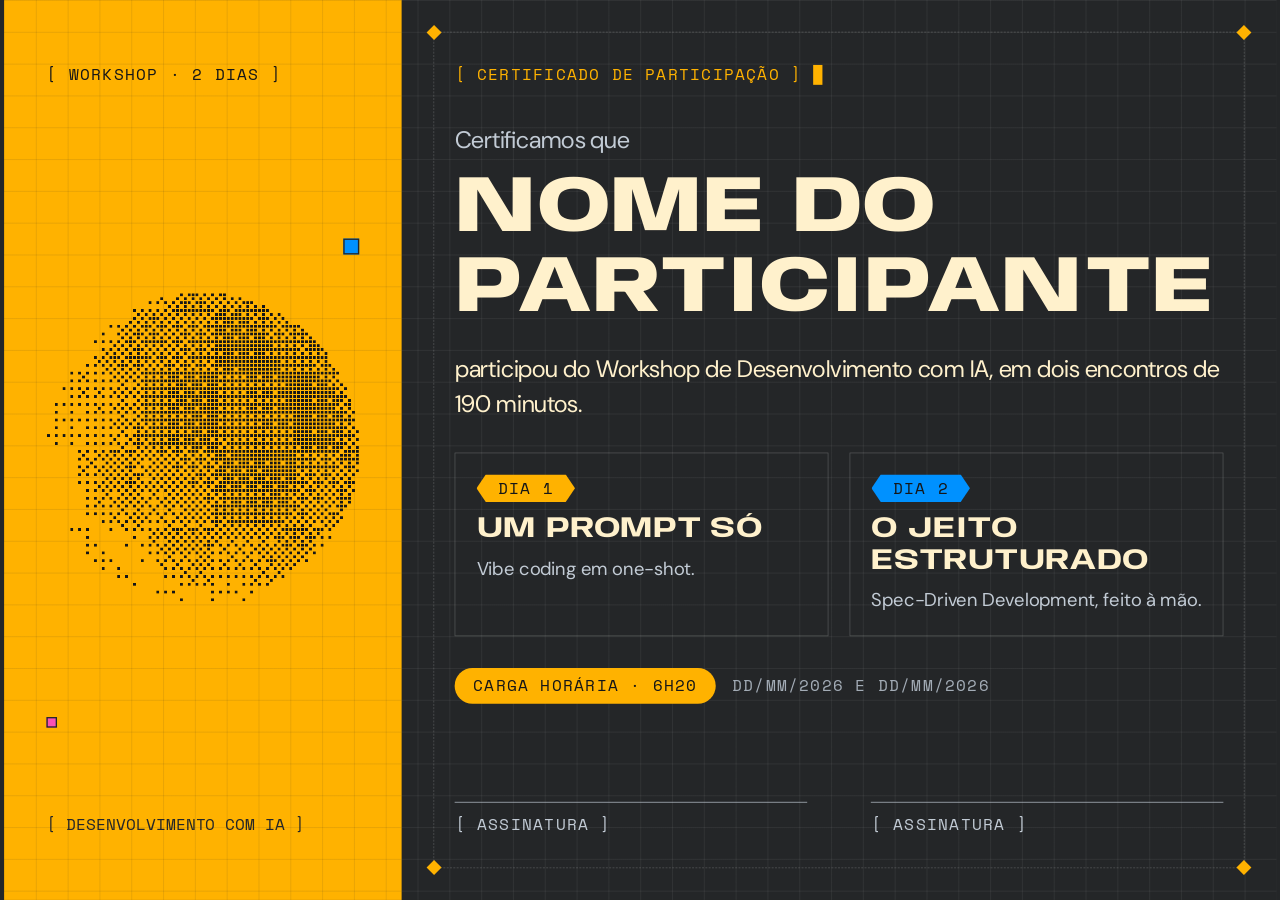
==== commit 6bd39863: "feat: slides de Tokens do Dia 1 e Dia 1 renomeado para "Um prompt só" - 9 slides de Tokens: abertura" ====
--- a/certificado-b.html
+++ b/certificado-b.html
@@ -50,7 +50,7 @@
               <div class="cert__days">
                 <article class="cert__day">
                   <span class="chip chip--hex chip--accent">DIA 1</span>
-                  <h3>O jeito rápido</h3>
+                  <h3>Um prompt só</h3>
                   <p>Vibe coding em one-shot.</p>
                 </article>
                 <article class="cert__day">
--- a/css/componentes.css
+++ b/css/componentes.css
@@ -410,3 +410,140 @@
 .robot .r-paraf { fill: none; stroke: var(--rbody); stroke-width: 0.9; stroke-linecap: round; }
 .robot .r-elo { fill: none; stroke: var(--rbody); stroke-width: 1; stroke-linecap: round; opacity: 0.5; }
 .robot .r-junta { fill: none; stroke: var(--rline); stroke-width: var(--r-sw-fino); stroke-linecap: round; }
+
+/* 8.8 Painel escuro de gráfico/diagrama */
+.panel { position: relative; background: var(--c-basalt); color: var(--c-sand); padding: 32px; }
+
+/* 8.15 Bloco de token: a cor segue a ordem dentro de .toks e recomeça a cada grupo */
+.toks { display: inline-flex; flex-wrap: wrap; gap: 6px; align-items: flex-start; }
+.tok {
+  display: inline-block;
+  font-family: var(--f-mono);
+  font-size: var(--t-body);
+  line-height: 1.3;
+  padding: 4px 10px;
+  border: 1px solid var(--c-ink);
+  color: var(--c-ink);
+  white-space: pre;
+  background: var(--c-pink);
+}
+.toks > :nth-child(6n+2) .tok, .toks > .tok:nth-child(6n+2) { background: var(--c-blue); }
+.toks > :nth-child(6n+3) .tok, .toks > .tok:nth-child(6n+3) { background: var(--c-green); }
+.toks > :nth-child(6n+4) .tok, .toks > .tok:nth-child(6n+4) { background: var(--c-accent); }
+.toks > :nth-child(6n+5) .tok, .toks > .tok:nth-child(6n+5) { background: var(--c-violet); }
+.toks > :nth-child(6n+6) .tok, .toks > .tok:nth-child(6n+6) { background: var(--c-orange); }
+.tok__sp { font-style: normal; }
+.tok-col { display: flex; flex-direction: column; align-items: flex-start; gap: var(--s-1); }
+.tok-id, .tok-n {
+  font-family: var(--f-mono);
+  font-size: var(--t-label);
+  line-height: 1.4;
+  color: var(--c-muted);
+}
+.tok-n { margin-left: var(--s-2); align-self: center; }
+
+/* Tabela de cortes: sem o marcador colorido da primeira coluna (os tokens já têm cor) */
+.table--tok td { padding-top: var(--s-2); padding-bottom: var(--s-2); vertical-align: middle; }
+.table--tok td:first-child::before { content: none; }
+.table--tok td:nth-child(3) { font-weight: 600; white-space: nowrap; }
+.table--tok td > .cut { display: flex; align-items: center; }
+
+/* 8.16 Barras de probabilidade */
+.prob { display: flex; flex-direction: column; gap: var(--s-4); }
+.reveal .prob__legend {
+  font-family: var(--f-mono);
+  font-size: var(--t-label);
+  line-height: 1.4;
+  text-transform: uppercase;
+  letter-spacing: 0.08em;
+  color: var(--c-muted-dark);
+}
+.prob__prompt { font-size: var(--t-lead); line-height: 1.35; color: var(--c-sand); display: flex; align-items: center; gap: 12px; }
+.prob__pick { color: var(--c-green); font-weight: 600; }
+.prob__rows { display: flex; flex-direction: column; gap: var(--s-3); }
+.prob__row {
+  display: grid;
+  grid-template-columns: 180px 1fr 80px;
+  gap: var(--s-3);
+  align-items: center;
+  font-family: var(--f-mono);
+  font-size: var(--t-label);
+  line-height: 1.4;
+}
+.prob__tok { color: var(--c-sand); }
+.prob__pct { color: var(--c-tint); text-align: right; }
+.prob__track { display: block; height: 32px; background: rgba(255, 241, 204, 0.15); }
+.prob__bar {
+  display: block;
+  height: 100%;
+  background: var(--c-tint);
+  transform: scaleX(var(--p, 0));
+  transform-origin: left center;
+}
+.prob__row:has(.fragment.visible) .prob__bar { background: var(--c-green); }
+.prob__row .chip { font-size: var(--t-label); }
+
+/* 8.17 Janela de contexto (figura), no estilo do cartão de diff da Greptile */
+.janela {
+  position: relative;
+  background: var(--c-basalt);
+  border: 1px dashed var(--frame-dark);
+  font-family: var(--f-mono);
+  font-size: var(--t-label);
+  line-height: 1.4;
+}
+.janela__head {
+  padding: 16px 28px;
+  color: var(--c-muted-dark);
+  border-bottom: 1px dashed var(--frame-dark);
+  letter-spacing: 0.04em;
+}
+.janela__body { padding: 12px 0; }
+.janela__linha {
+  display: grid;
+  grid-template-columns: 3ch 1ch 9ch 1fr;
+  gap: 20px;
+  align-items: center;
+  padding: 7px 28px;
+  background: rgba(0, 190, 67, 0.07);
+  transition: background var(--d-base) var(--ease-out);
+}
+.janela__linha b { font-weight: 400; color: var(--c-muted-dark); }
+.janela__sinal { font-style: normal; color: var(--c-green); }
+.janela__sinal::before { content: '+'; }
+.janela__rotulo { color: var(--c-eggshell); text-transform: lowercase; white-space: nowrap; }
+/* dois tons apagados, como no diff da Greptile: sálvia entra, malva sai */
+.janela__barra {
+  display: block;
+  width: var(--w, 100%);
+  height: 22px;
+  background: color-mix(in srgb, var(--c-green) 30%, var(--c-muted-dark));
+  transform-origin: left center;
+  transition: background var(--d-base) var(--ease-out);
+}
+.janela__foot {
+  padding: 14px 28px;
+  border-top: 1px dashed var(--frame-dark);
+  background: var(--c-basalt-2);
+  color: var(--c-eggshell);
+  text-transform: uppercase;
+  letter-spacing: 0.08em;
+  text-align: center;
+}
+/* resumido: as linhas antigas viram "linha removida" do diff */
+.janela:has(.fragment.visible) .janela__linha--velho { background: rgba(250, 80, 181, 0.16); }
+.janela:has(.fragment.visible) .janela__linha--velho .janela__sinal { color: var(--c-pink); }
+.janela:has(.fragment.visible) .janela__linha--velho .janela__sinal::before { content: '-'; }
+.janela:has(.fragment.visible) .janela__linha--velho .janela__barra { background: color-mix(in srgb, var(--c-pink) 35%, var(--c-muted-dark)); }
+.janela .stamp { position: absolute; right: var(--s-5); top: 92px; z-index: 1; }
+
+/* Fileira de chips (sequência de passos) */
+.chip-row { display: flex; flex-wrap: wrap; gap: var(--s-2); }
+
+/* Coluna numérica na tabela de cortes (contagem de caracteres) */
+.table--tok td.table__num {
+  font-family: var(--f-mono);
+  font-size: var(--t-label);
+  font-weight: 400;
+  color: var(--c-muted);
+}
--- a/css/layouts.css
+++ b/css/layouts.css
@@ -46,7 +46,7 @@
   gap: var(--s-6);
 }
 .layout-title__head { display: flex; flex-direction: column; gap: var(--s-3); }
-.layout-title__head h2 { color: var(--c-basalt); }
+.layout-title__head h2 { color: var(--s-title); }
 
 .layout-two-cards__row {
   display: grid;
@@ -194,3 +194,71 @@
   pointer-events: none;
 }
 .layout-certfull > a.layout-certfull__open { position: absolute; top: calc(32px - var(--slide-pad)); right: calc(32px - var(--slide-pad)); }
+
+/* Fluxo em estágios (tokenizer): estágios à esquerda, robô à direita */
+.layout-flow { gap: var(--s-6); }
+.layout-flow__row {
+  display: grid;
+  grid-template-columns: 1fr 300px;
+  gap: var(--s-7);
+  align-items: center;
+  flex: 1;
+  min-height: 0;
+  margin-bottom: var(--s-6);
+}
+.flow { display: flex; flex-direction: column; gap: var(--s-7); }
+.flow__stage {
+  display: grid;
+  grid-template-columns: 200px 1fr;
+  gap: var(--s-4);
+  align-items: center;
+}
+.reveal .flow__label {
+  font-family: var(--f-mono);
+  font-size: var(--t-label);
+  line-height: 1.4;
+  text-transform: uppercase;
+  letter-spacing: 0.08em;
+  color: var(--c-muted);
+}
+.flow__text { font-weight: 600; }
+
+/* Demo ao vivo */
+.layout-demo { justify-content: space-between; }
+.layout-demo__body { display: flex; flex-direction: column; gap: var(--s-5); max-width: 1300px; }
+.layout-demo__body .lead { color: var(--c-sand); }
+.layout-demo__watch { list-style: none; display: flex; flex-direction: column; gap: var(--s-3); }
+.reveal .layout-demo__watch { padding-left: 0; }
+.layout-demo__watch li { display: flex; align-items: center; color: var(--c-eggshell); }
+.layout-demo__watch .glyph { flex: none; margin-right: var(--s-3); }
+.layout-demo__foot {
+  display: flex;
+  align-items: center;
+  gap: var(--s-4);
+  border-top: 1px dashed var(--s-rule);
+  padding-top: var(--s-4);
+}
+.layout-demo__foot .pill { align-self: center; }
+/* Tokens e números na mesma grade, para cada número ficar sob o seu token */
+.tok-grid {
+  display: grid;
+  grid-template-columns: 232px repeat(8, max-content);
+  column-gap: 6px;
+  row-gap: var(--s-5);
+  align-items: center;
+}
+.tok-grid .tok-id { justify-self: center; }
+.tok-grid > .tok:nth-child(6n+2) { background: var(--c-pink); }
+.tok-grid > .tok:nth-child(6n+3) { background: var(--c-blue); }
+.tok-grid > .tok:nth-child(6n+4) { background: var(--c-green); }
+.tok-grid > .tok:nth-child(6n+5) { background: var(--c-accent); }
+.tok-grid > .tok:nth-child(6n+6) { background: var(--c-violet); }
+.tok-grid > .tok:nth-child(6n+1) { background: var(--c-orange); }
+
+/* Abertura de bloco sem número (v1.14): barra âmbar sobre o título */
+.layout-section__body { gap: var(--s-4); }
+.layout-section__bar { display: block; width: 160px; height: 24px; background: var(--c-accent); }
+.reveal .layout-section h2.title-long { font-size: var(--t-h1); line-height: 1.05; max-width: 1500px; }
+
+/* Abertura de bloco sem eyebrow (v1.16): o corpo continua preso à base */
+.layout-section__body { margin-top: auto; }
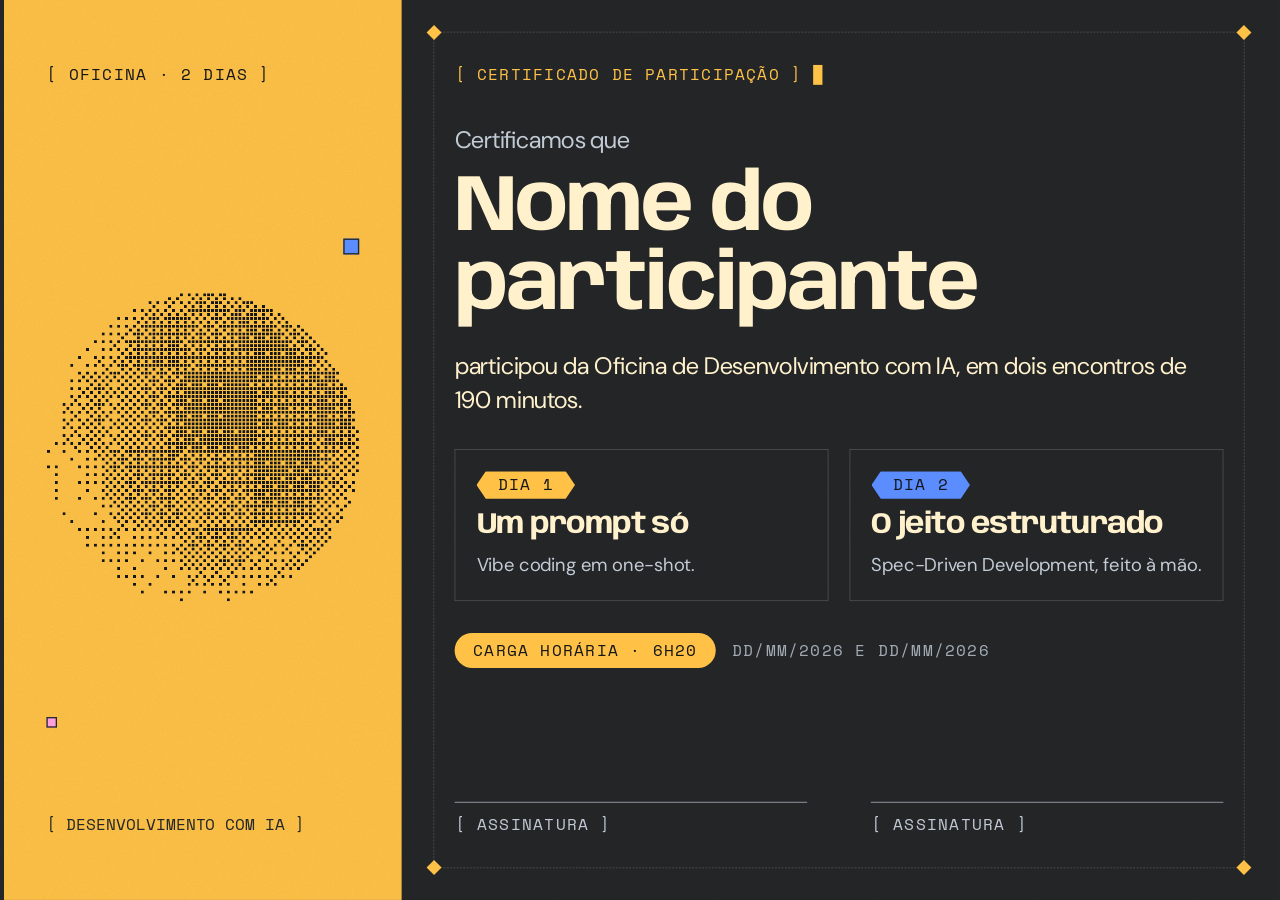
==== commit b3c82273: "feat: comandos em destaque, linhas do MCP até o centro e "oficina" (v1.30) - Slide 23: comandos /mod" ====
--- a/certificado-b.html
+++ b/certificado-b.html
@@ -24,7 +24,7 @@
         <main class="cert cert--b surface-dark">
           <div class="cert__body">
             <aside class="cert__band surface-accent">
-              <p class="eyebrow">[ WORKSHOP · 2 DIAS ]</p>
+              <p class="eyebrow">[ OFICINA · 2 DIAS ]</p>
               <canvas data-efeito="esfera" aria-hidden="true"></canvas>
               <p class="cert__meta">[ DESENVOLVIMENTO COM IA ]</p>
               <i class="mark mark--a" aria-hidden="true"></i>
@@ -44,7 +44,7 @@
               <div class="cert__who">
                 <p class="cert__lead">Certificamos que</p>
                 <h1 class="cert__name" data-slot="nome">Nome do participante</h1>
-                <p class="cert__text">participou do Workshop de Desenvolvimento com IA, em dois encontros de 190 minutos.</p>
+                <p class="cert__text">participou da Oficina de Desenvolvimento com IA, em dois encontros de 190 minutos.</p>
               </div>
 
               <div class="cert__days">
--- a/css/tokens.css
+++ b/css/tokens.css
@@ -12,14 +12,21 @@
   --c-muted:      #4A525A;
   --c-muted-dark: #A3ACB6;
 
-  /* Acentos */
-  --c-accent:     #FFB200;
+  /* Acentos: matizes da Mux, intensidade da Greptile (v1.29) */
+  --c-accent:     #FFC247;
   --c-tint:       #FFF1CC;
-  --c-orange:     #FF6100;
-  --c-pink:       #FA50B5;
-  --c-blue:       #0091FF;
-  --c-green:      #00BE43;
-  --c-violet:     #A77BFF;
+  --c-orange:     #FF8650;
+  --c-pink:       #FF9FDC;
+  --c-blue:       #5C8DFF;
+  --c-green:      #2FDB8F;
+  --c-violet:     #B497FF;
+
+  /* Tons claros: par "cor cheia + tom claro" das figuras */
+  --c-orange-claro: #FFDCC8;
+  --c-pink-claro:   #FFD9F2;
+  --c-blue-claro:   #D3DFFF;
+  --c-green-claro:  #C5FFD6;
+  --c-violet-claro: #E5DBFF;
 
   /* Linhas utilitárias */
   --grid-line-light: rgba(36, 38, 40, 0.07);
@@ -46,13 +53,17 @@
   --s-5: 48px; --s-6: 64px; --s-7: 96px; --s-8: 128px;
 
   --slide-pad: 128px;
-  --slide-pad-bottom: 160px;
   --frame-inset: 64px;
   --grid-cell: 48px;
 
   --radius-0: 0;
   --radius-pill: 999px;
-  --hatch: repeating-linear-gradient(45deg, var(--c-line) 0 2px, transparent 2px 9px);
+  --hatch: repeating-linear-gradient(-55deg, var(--c-line) 0 1px, transparent 1px 4px);
+  --hatch-dark: repeating-linear-gradient(-55deg, rgba(255, 241, 204, 0.3) 0 1px, transparent 1px 4px);
+
+  /* Granulado do fundo (ruído fractal em SVG, estilo Greptile) */
+  --grain: url("data:image/svg+xml,%3Csvg xmlns='http://www.w3.org/2000/svg' width='240' height='240'%3E%3Cfilter id='n'%3E%3CfeTurbulence type='fractalNoise' baseFrequency='0.9' numOctaves='2' stitchTiles='stitch'/%3E%3CfeColorMatrix values='0 0 0 0 0 0 0 0 0 0 0 0 0 0 0 0 0 0 0.05 0'/%3E%3C/filter%3E%3Crect width='100%25' height='100%25' filter='url(%23n)'/%3E%3C/svg%3E");
+  --grid-fine: 8px;
 
   /* Movimento */
   --ease-out:  cubic-bezier(0.2, 0.8, 0.2, 1);
--- a/css/base.css
+++ b/css/base.css
@@ -43,28 +43,27 @@
 .reveal .controls { color: var(--c-accent); }
 .reveal .progress { color: var(--c-accent); height: 4px; }
 
-/* Tipografia dos títulos */
+/* Tipografia dos títulos: estilo Greptile (v1.29), Anybody 700, largura normal, caixa de frase */
 .reveal h1, .reveal h2, .reveal h3 {
   color: var(--s-title);
   font-family: var(--f-display);
-  font-weight: 800;
-  font-stretch: 125%;
-  text-transform: uppercase;
+  font-weight: 700;
+  font-stretch: 100%;
+  text-transform: none;
+  letter-spacing: -0.03em;
 }
-.reveal h1 { font-size: var(--t-display); line-height: 1.02; }
-.reveal h2 { font-size: var(--t-h2); line-height: 1.1; }
-.reveal h3 { font-size: var(--t-h3); line-height: 1.1; font-weight: 700; }
-.reveal .title-long { font-weight: 700; font-stretch: 100%; text-transform: none; letter-spacing: -0.02em; }
+.reveal h1 { font-size: var(--t-display); line-height: 1.0; letter-spacing: -0.025em; }
+.reveal h2 { font-size: var(--t-h2); line-height: 1.05; }
+.reveal h3 { font-size: var(--t-h3); line-height: 1.1; }
+.reveal .title-long { font-weight: 700; font-stretch: 100%; text-transform: none; } /* hoje igual ao padrão */
 
 .reveal .lead { font-size: var(--t-lead); line-height: 1.35; }
 
 /* Superfícies (seção 7) */
 .surface-light {
   background-color: var(--c-paper);
-  background-image:
-    linear-gradient(var(--grid-line-light) 1px, transparent 1px),
-    linear-gradient(90deg, var(--grid-line-light) 1px, transparent 1px);
-  background-size: var(--grid-cell) var(--grid-cell);
+  background-image: var(--grain);
+  --s-grid:    var(--grid-line-light);
   color: var(--c-basalt);
   --s-title:   var(--c-basalt);
   --s-sub:     var(--c-muted);
@@ -74,14 +73,13 @@
   --s-num:     var(--c-basalt);
   --s-dot:     var(--c-blue);
   --s-glow:    var(--c-blue);
+  --s-node:    var(--c-muted-dark);
 }
 
 .surface-dark {
   background-color: var(--c-basalt);
-  background-image:
-    linear-gradient(var(--grid-line-dark) 1px, transparent 1px),
-    linear-gradient(90deg, var(--grid-line-dark) 1px, transparent 1px);
-  background-size: var(--grid-cell) var(--grid-cell);
+  background-image: var(--grain);
+  --s-grid:    var(--grid-line-dark);
   color: var(--c-sand);
   --s-title:   var(--c-tint);
   --s-sub:     var(--c-eggshell);
@@ -91,14 +89,13 @@
   --s-num:     var(--c-accent);
   --s-dot:     var(--c-tint);
   --s-glow:    var(--c-accent);
+  --s-node:    var(--c-muted);
 }
 
 .surface-accent {
   background-color: var(--c-accent);
-  background-image:
-    linear-gradient(var(--grid-line-accent) 1px, transparent 1px),
-    linear-gradient(90deg, var(--grid-line-accent) 1px, transparent 1px);
-  background-size: var(--grid-cell) var(--grid-cell);
+  background-image: var(--grain);
+  --s-grid:    var(--grid-line-accent);
   color: var(--c-ink);
   --s-title:   var(--c-ink);
   --s-sub:     var(--c-basalt);
@@ -108,4 +105,41 @@
   --s-num:     var(--c-ink);
   --s-dot:     var(--c-ink);
   --s-glow:    var(--c-ink);
+  --s-node:    var(--c-basalt);
 }
+
+/* Trilhos, nós e calha (seção 7, v1.29): estrutura em volta do slide, no estilo da Greptile.
+   ::before = quadriculado fino só na calha (fora dos trilhos); ::after = trilhos tracejados e nós. */
+.reveal .slides > section[class*="surface-"]::before,
+.reveal .slides > section[class*="surface-"]::after {
+  content: '';
+  position: absolute;
+  inset: 0;
+  pointer-events: none;
+}
+.reveal .slides > section[class*="surface-"]::before {
+  background-image:
+    linear-gradient(var(--s-grid) 1px, transparent 1px),
+    linear-gradient(90deg, var(--s-grid) 1px, transparent 1px);
+  background-size: var(--grid-fine) var(--grid-fine);
+  -webkit-mask-image: linear-gradient(90deg, #000 var(--frame-inset), transparent var(--frame-inset), transparent calc(100% - var(--frame-inset)), #000 calc(100% - var(--frame-inset)));
+          mask-image: linear-gradient(90deg, #000 var(--frame-inset), transparent var(--frame-inset), transparent calc(100% - var(--frame-inset)), #000 calc(100% - var(--frame-inset)));
+}
+.reveal .slides > section[class*="surface-"]::after {
+  --tr-v: repeating-linear-gradient(180deg, var(--s-rule) 0 6px, transparent 6px 12px);
+  --tr-h: repeating-linear-gradient(90deg, var(--s-rule) 0 6px, transparent 6px 12px);
+  --no: linear-gradient(var(--s-node), var(--s-node));
+  background:
+    var(--no) calc(var(--frame-inset) - 5px) calc(var(--frame-inset) - 5px) / 10px 10px no-repeat,
+    var(--no) calc(100% - var(--frame-inset) + 5px) calc(var(--frame-inset) - 5px) / 10px 10px no-repeat,
+    var(--no) calc(var(--frame-inset) - 5px) calc(100% - var(--frame-inset) + 5px) / 10px 10px no-repeat,
+    var(--no) calc(100% - var(--frame-inset) + 5px) calc(100% - var(--frame-inset) + 5px) / 10px 10px no-repeat,
+    var(--tr-v) var(--frame-inset) 0 / 1px 100% no-repeat,
+    var(--tr-v) calc(100% - var(--frame-inset)) 0 / 1px 100% no-repeat,
+    var(--tr-h) 0 var(--frame-inset) / 100% 1px no-repeat,
+    var(--tr-h) 0 calc(100% - var(--frame-inset)) / 100% 1px no-repeat;
+}
+/* Slide com moldura própria (8.6) ou certificado em tela cheia: sem trilhos */
+.reveal .slides > section:has(.frame)::after,
+.reveal .slides > section:has(.layout-certfull)::after,
+.reveal .slides > section:has(.layout-certfull)::before { content: none; }
--- a/css/componentes.css
+++ b/css/componentes.css
@@ -13,6 +13,14 @@
   gap: var(--s-2);
 }
 
+/* Eyebrow marcado (v1.29): rótulo com fundo de tom claro, como o "WAYS GREPTILE PLUGS…" */
+.reveal .eyebrow--marca {
+  display: inline-flex;
+  align-self: flex-start;
+  padding: 2px 12px;
+  background: var(--c-tint);
+  color: var(--c-basalt);
+}
 
 .cursor {
   display: inline-block;
@@ -79,6 +87,7 @@
   border: 1px solid var(--c-line);
   background: var(--hatch);
 }
+.surface-dark .hatch { border-color: var(--frame-dark); background: var(--hatch-dark); }
 .card {
   background: var(--c-white);
   color: var(--c-basalt);
@@ -148,23 +157,6 @@
 .node { fill: var(--c-basalt); }
 .node--last { fill: var(--c-green); stroke: var(--c-basalt); stroke-width: 2; }
 
-/* 8.10 Rodapé */
-.reveal .footer {
-  position: absolute;
-  left: 0;
-  right: 0;
-  bottom: calc(64px - var(--slide-pad));
-  font-family: var(--f-mono);
-  font-size: var(--t-label);
-  line-height: 1.4;
-  text-transform: uppercase;
-  letter-spacing: 0.08em;
-  color: var(--c-muted);
-  display: flex;
-  justify-content: space-between;
-}
-.surface-dark .footer { color: var(--c-muted-dark); }
-
 /* 8.11 Marcadores decorativos */
 .mark {
   position: absolute;
@@ -213,6 +205,11 @@
 .table tr:nth-child(2) td:first-child::before { background: var(--c-pink); }
 .table tr:nth-child(3) td:first-child::before { background: var(--c-orange); }
 .table tr:nth-child(4) td:first-child::before { background: var(--c-green); }
+.table tr:nth-child(5) td:first-child::before { background: var(--c-accent); }
+.table tr:nth-child(6) td:first-child::before { background: var(--c-violet); }
+
+/* Tabela compacta (6 linhas) */
+.table--compact td { padding-top: var(--s-2); padding-bottom: var(--s-2); }
 
 /* 8.2 Formas de chip e glifos */
 .chip--hex, .chip--back, .chip--arrow { padding-left: 32px; padding-right: 32px; }
@@ -273,8 +270,8 @@
   color: var(--c-muted-dark);
 }
 .diff__line span { white-space: nowrap; }
-.diff__line--del { background: rgba(250, 80, 181, 0.25); }
-.diff__line--add { background: rgba(0, 190, 67, 0.25); }
+.diff__line--del { background: color-mix(in srgb, var(--c-pink) 25%, transparent); }
+.diff__line--add { background: color-mix(in srgb, var(--c-green) 25%, transparent); }
 
 /* 8.14 Selo */
 .stamp {
@@ -472,7 +469,7 @@
 }
 .prob__tok { color: var(--c-sand); }
 .prob__pct { color: var(--c-tint); text-align: right; }
-.prob__track { display: block; height: 32px; background: rgba(255, 241, 204, 0.15); }
+.prob__track { display: block; height: 32px; background: color-mix(in srgb, var(--c-tint) 15%, transparent); }
 .prob__bar {
   display: block;
   height: 100%;
@@ -480,7 +477,7 @@
   transform: scaleX(var(--p, 0));
   transform-origin: left center;
 }
-.prob__row:has(.fragment.visible) .prob__bar { background: var(--c-green); }
+.prob__row--pick .prob__bar { background: var(--c-green); }
 .prob__row .chip { font-size: var(--t-label); }
 
 /* 8.17 Janela de contexto (figura), no estilo do cartão de diff da Greptile */
@@ -505,7 +502,7 @@
   gap: 20px;
   align-items: center;
   padding: 7px 28px;
-  background: rgba(0, 190, 67, 0.07);
+  background: color-mix(in srgb, var(--c-green) 7%, transparent);
   transition: background var(--d-base) var(--ease-out);
 }
 .janela__linha b { font-weight: 400; color: var(--c-muted-dark); }
@@ -531,10 +528,10 @@
   text-align: center;
 }
 /* resumido: as linhas antigas viram "linha removida" do diff */
-.janela:has(.fragment.visible) .janela__linha--velho { background: rgba(250, 80, 181, 0.16); }
-.janela:has(.fragment.visible) .janela__linha--velho .janela__sinal { color: var(--c-pink); }
-.janela:has(.fragment.visible) .janela__linha--velho .janela__sinal::before { content: '-'; }
-.janela:has(.fragment.visible) .janela__linha--velho .janela__barra { background: color-mix(in srgb, var(--c-pink) 35%, var(--c-muted-dark)); }
+.janela--resumido .janela__linha--velho { background: color-mix(in srgb, var(--c-pink) 16%, transparent); }
+.janela--resumido .janela__linha--velho .janela__sinal { color: var(--c-pink); }
+.janela--resumido .janela__linha--velho .janela__sinal::before { content: '-'; }
+.janela--resumido .janela__linha--velho .janela__barra { background: color-mix(in srgb, var(--c-pink) 35%, var(--c-muted-dark)); }
 .janela .stamp { position: absolute; right: var(--s-5); top: 92px; z-index: 1; }
 
 /* Fileira de chips (sequência de passos) */
@@ -547,3 +544,191 @@
   font-weight: 400;
   color: var(--c-muted);
 }
+
+/* 8.18 Linha do tempo (data de corte) */
+.tempo { position: relative; display: flex; flex-direction: column; gap: var(--s-3); }
+.tempo__head { font-family: var(--f-mono); font-size: var(--t-label); text-transform: uppercase; letter-spacing: 0.08em; color: var(--c-muted-dark); }
+.tempo__trilho { position: relative; display: grid; grid-template-columns: 3fr 2fr; height: 120px; margin-top: var(--s-5); }
+.tempo__viu, .tempo__nao {
+  display: flex; align-items: center; justify-content: center; text-align: center;
+  font-family: var(--f-mono); font-size: var(--t-label); text-transform: uppercase; letter-spacing: 0.08em;
+}
+.tempo__viu { background: color-mix(in srgb, var(--c-tint) 15%, transparent); color: var(--c-eggshell); }
+.tempo__nao { border: 2px dashed var(--frame-dark); border-left: 0; color: var(--c-muted-dark); }
+.tempo__marca { position: absolute; top: 50%; width: 24px; height: 24px; margin-top: -12px; border: 2px solid var(--c-ink); box-sizing: border-box; }
+.tempo__marca--corte { left: 60%; margin-left: -12px; background: var(--c-accent); }
+.tempo__marca--hoje { right: -12px; background: var(--c-tint); }
+.tempo__eixo { position: relative; height: 40px; font-family: var(--f-mono); font-size: var(--t-label); text-transform: uppercase; letter-spacing: 0.08em; color: var(--c-sand); }
+.tempo__eixo span { position: absolute; top: 0; white-space: nowrap; }
+.tempo__eixo span:first-child { left: 60%; transform: translateX(-50%); }
+.tempo__eixo span:last-child { right: 0; }
+
+/* Código em linha (comandos como /init dentro do texto) */
+.reveal code { font-family: var(--f-mono); font-size: 0.9em; }
+
+/* 8.9 Cartão de código: títulos de Markdown e chaves em âmbar */
+.code .code__h { color: var(--c-accent); }
+
+/* 8.19 Harness em volta do modelo: o modelo no centro, as 4 partes do harness em volta */
+.harness {
+  position: relative;
+  display: flex;
+  flex-direction: column;
+  gap: var(--s-3);
+  background: var(--c-white);
+  border: 2px dashed var(--c-basalt);
+  padding: 44px 32px 32px;
+}
+.harness__tag { position: absolute; top: -20px; left: 24px; }
+.harness__row { display: flex; justify-content: space-between; }
+.harness__row .chip { align-self: center; }
+.harness__core {
+  align-self: center;
+  display: flex;
+  flex-direction: column;
+  align-items: center;
+  gap: var(--s-2);
+  padding: 24px 64px;
+}
+.harness__model {
+  display: flex;
+  align-items: center;
+  justify-content: center;
+  width: 180px;
+  height: 180px;
+  background: var(--c-violet);
+}
+.harness__model .prompt-icon { width: 100px; height: auto; }
+.harness__core .chip { align-self: center; }
+
+/* Ícone de prompt de terminal ">_" (slides 16 e 22) */
+.prompt-icon { width: 120px; height: 100px; overflow: visible; }
+.prompt-icon path { fill: none; stroke: var(--c-ink); stroke-width: 14; stroke-linecap: square; stroke-linejoin: miter; }
+.prompt-icon__caret { fill: var(--c-ink); animation: blink 1s steps(1) infinite; }
+
+/* MCP: um encaixe, várias ferramentas, no estilo das ilustrações da Greptile (8.20) */
+.mcp-fig {
+  position: relative;
+  width: 960px;
+  height: 500px;
+  background: var(--c-paper);
+  overflow: hidden;
+}
+.mcp-fig__mesh, .mcp-fig__wires { position: absolute; inset: 0; width: 100%; height: 100%; }
+.mcp-fig__mesh path { fill: none; stroke: var(--c-blue); stroke-width: 1.5; opacity: 0.45; }
+.mcp-fig__host, .mcp-fig__mcp { position: absolute; display: flex; align-items: center; justify-content: center; }
+.mcp-fig__host { left: 270px; top: 140px; width: 220px; height: 220px; background: var(--c-accent); }
+.mcp-fig__mcp { left: 490px; top: 160px; width: 240px; height: 240px; background: var(--c-tint); }
+.mcp-fig__logo { width: 150px; height: auto; overflow: visible; }
+.mcp-fig__logo path { fill: none; stroke: var(--c-basalt); stroke-width: 12; stroke-linecap: round; }
+.mcp-fig .mark { z-index: 1; }
+.mcp-fig__tool {
+  position: absolute;
+  translate: -50% 0; /* centraliza no left sem brigar com o transform do .enter */
+  display: flex;
+  align-items: center;
+  gap: 12px;
+  height: 54px;
+  padding: 0 20px;
+  background: var(--c-white);
+  color: var(--c-ink);
+  font-family: var(--f-mono);
+  font-size: var(--t-label);
+  text-transform: uppercase;
+  letter-spacing: 0.08em;
+  white-space: nowrap;
+}
+.connector--blue { stroke: var(--c-blue); }
+.node.mcp-fig__tip { fill: var(--c-blue); }
+
+/* 8.23 Régua: marcas a cada 8px e marca maior a cada 64px, sobre uma linha de base */
+.ruler,
+.layout-cover__rule::before {
+  display: block;
+  height: 24px;
+  background:
+    linear-gradient(90deg, var(--s-rule) 1px, transparent 1px) 0 100% / 64px 24px repeat-x,
+    linear-gradient(90deg, var(--s-rule) 1px, transparent 1px) 0 100% / 8px 12px repeat-x,
+    linear-gradient(var(--s-rule), var(--s-rule)) 0 100% / 100% 1px no-repeat;
+}
+
+/* 8.24 Faixa corrente: texto mono duplicado que corre devagar */
+.marquee {
+  overflow: hidden;
+  padding: 10px 0;
+  border-top: 1px dashed var(--s-rule);
+  border-bottom: 1px dashed var(--s-rule);
+  font-family: var(--f-mono);
+  font-size: var(--t-label);
+  line-height: 1.4;
+  text-transform: uppercase;
+  letter-spacing: 0.3em;
+  color: var(--c-blue);
+  white-space: nowrap;
+}
+.surface-dark .marquee { color: color-mix(in srgb, var(--c-eggshell) 60%, transparent); }
+.marquee__track { display: inline-flex; }
+.marquee__track span { white-space: pre; }
+
+/* 8.22 Figuras vivas: borda tracejada que corre (SVG, como o .ants) */
+.ants--run rect { stroke: var(--c-basalt); stroke-width: 2; stroke-dasharray: 8 6; }
+.harness { border: 0; }
+.harness .ants--run rect { x: 1px; y: 1px; width: calc(100% - 2px); height: calc(100% - 2px); }
+.harness__runner {
+  position: absolute;
+  top: 0;
+  left: 0;
+  width: 14px;
+  height: 14px;
+  background: var(--c-accent);
+  border: 2px solid var(--c-ink);
+  box-sizing: border-box;
+  offset-path: inset(0);
+  offset-rotate: 0deg;
+  offset-distance: 0%;
+  z-index: 1;
+}
+/* Linha do tempo: a borda do trecho "não existe para ele" corre; a esquerda fica escondida */
+.tempo__nao { position: relative; border: 0; }
+.tempo__nao .ants--run { overflow: hidden; }
+.tempo__nao .ants--run rect { x: -4px; y: 1px; width: calc(100% + 3px); height: calc(100% - 2px); stroke: var(--frame-dark); }
+/* Janela de contexto: brilho que varre as barras */
+.janela__barra { position: relative; overflow: hidden; }
+.janela__barra::after {
+  content: '';
+  position: absolute;
+  inset: 0;
+  width: 40%;
+  background: linear-gradient(90deg, transparent, rgba(255, 255, 255, 0.35), transparent);
+  transform: translateX(-100%);
+}
+/* MCP: pulso que corre pela linha azul até o centro */
+.mcp-fig__pulso { fill: none; stroke: var(--c-ink); stroke-width: 3; stroke-dasharray: 14 1000; stroke-dashoffset: 14; opacity: 0; }
+canvas.mcp-fig__mesh { display: block; color: var(--c-blue); }
+.janela__cursor { width: 12px; height: 24px; vertical-align: -4px; margin-left: 4px; }
+
+/* Chips em tom claro (par "cor cheia + tom claro", v1.29); texto basalt */
+.chip--tint          { background: var(--c-tint);          color: var(--c-basalt); }
+.chip--orange-claro  { background: var(--c-orange-claro);  color: var(--c-basalt); }
+.chip--pink-claro    { background: var(--c-pink-claro);    color: var(--c-basalt); }
+.chip--blue-claro    { background: var(--c-blue-claro);    color: var(--c-basalt); }
+.chip--green-claro   { background: var(--c-green-claro);   color: var(--c-basalt); }
+.chip--violet-claro  { background: var(--c-violet-claro);  color: var(--c-basalt); }
+
+/* 8.25 Comando em destaque: o que a turma vai digitar, como o "/greptile" da Greptile */
+.reveal code.cmd {
+  display: inline-block;
+  font-family: var(--f-mono);
+  font-size: var(--t-lead);
+  font-weight: 700;
+  line-height: 1.3;
+  padding: 6px 18px;
+  background: var(--c-accent);
+  color: var(--c-ink);
+  white-space: nowrap;
+  justify-self: start; /* na grade, o chip abraça o texto */
+}
+.reveal code.cmd--pink { background: var(--c-pink); }
+.reveal code.cmd--blue { background: var(--c-blue); }
+.reveal code.cmd--green { background: var(--c-green); }
+.reveal code.cmd--violet { background: var(--c-violet); }
--- a/css/layouts.css
+++ b/css/layouts.css
@@ -11,16 +11,16 @@
 .layout-cover h1 { font-size: var(--t-h1); line-height: 1.05; }
 .layout-cover__sub { color: var(--s-sub); max-width: 900px; }
 .layout-cover__rule {
-  border-top: 1px dashed var(--s-rule);
-  padding-top: var(--s-3);
   font-family: var(--f-mono);
   font-size: var(--t-label);
   text-transform: uppercase;
   letter-spacing: 0.08em;
   color: var(--s-meta);
   display: flex;
-  justify-content: space-between;
-}
+  flex-direction: column;
+  gap: var(--s-3);
+}
+.layout-cover__rule::before { content: ''; } /* régua (8.23) no lugar da linha tracejada */
 .layout-cover__sphere {
   position: absolute;
   right: 0;
@@ -87,13 +87,6 @@
   background: var(--c-accent);
 }
 .layout-section__body { display: flex; flex-direction: column; gap: var(--s-3); }
-.layout-section__time {
-  font-family: var(--f-mono);
-  font-size: var(--t-label);
-  text-transform: uppercase;
-  letter-spacing: 0.08em;
-  color: var(--s-meta);
-}
 
 /* Layouts novos (validação visual v1.4) */
 .layout-robots,
@@ -130,7 +123,14 @@
   justify-content: center;
   gap: var(--s-4);
 }
-.layout-text-figure__figure { width: 850px; flex: none; }
+.layout-text-figure__figure {
+  width: 850px;
+  flex: none;
+  display: flex;
+  flex-direction: column;
+  justify-content: center; /* figura centralizada na vertical, como o texto ao lado */
+}
+.layout-text-figure__figure--wide { width: 984px; } /* figura do MCP (8.20) */
 .panel--light { position: relative; background: var(--c-white); padding: 32px; }
 .panel--light canvas { display: block; color: var(--c-blue); }
 
@@ -226,11 +226,11 @@
 /* Demo ao vivo */
 .layout-demo { justify-content: space-between; }
 .layout-demo__body { display: flex; flex-direction: column; gap: var(--s-5); max-width: 1300px; }
-.layout-demo__body .lead { color: var(--c-sand); }
+.layout-demo__body .lead { color: inherit; } /* sand no escuro, basalt no claro */
 .layout-demo__watch { list-style: none; display: flex; flex-direction: column; gap: var(--s-3); }
-.reveal .layout-demo__watch { padding-left: 0; }
-.layout-demo__watch li { display: flex; align-items: center; color: var(--c-eggshell); }
-.layout-demo__watch .glyph { flex: none; margin-right: var(--s-3); }
+.reveal .layout-demo__watch { padding-left: 0; display: flex; } /* o reveal força ul em block e anula o gap */
+.layout-demo__watch li { display: flex; align-items: center; color: inherit; font-size: var(--t-lead); line-height: 1.35; } /* mesmo tamanho da frase: legível na projeção */
+.layout-demo__watch .glyph { flex: none; width: 20px; height: 20px; margin-right: var(--s-3); }
 .layout-demo__foot {
   display: flex;
   align-items: center;
@@ -258,7 +258,37 @@
 /* Abertura de bloco sem número (v1.14): barra âmbar sobre o título */
 .layout-section__body { gap: var(--s-4); }
 .layout-section__bar { display: block; width: 160px; height: 24px; background: var(--c-accent); }
-.reveal .layout-section h2.title-long { font-size: var(--t-h1); line-height: 1.05; max-width: 1500px; }
+.reveal .layout-section h2.title-long { font-size: var(--t-h1); line-height: 1.0; max-width: 1500px; }
 
 /* Abertura de bloco sem eyebrow (v1.16): o corpo continua preso à base */
 .layout-section__body { margin-top: auto; }
+
+/* Cartão de código com robô na coluna lateral (AGENTS.md, Skills) */
+.layout-code__robot {
+  display: flex;
+  justify-content: flex-start;
+  align-items: flex-end;
+  border-bottom: 2px solid var(--c-basalt);
+  padding-left: var(--s-4);
+}
+.layout-code__robot .robot { width: 220px; }
+
+/* Abertura de bloco v1.29: régua no topo, faixa corrente na base e marcadores flutuando */
+.layout-section > .ruler { flex: none; }
+.layout-section__body { margin-bottom: var(--s-4); }
+.layout-section > .marquee {
+  position: absolute;
+  left: calc(0px - var(--slide-pad));
+  right: calc(0px - var(--slide-pad));
+  bottom: calc(var(--frame-inset) - var(--slide-pad));
+}
+.layout-section > .mark { z-index: 0; }
+
+/* Referência de UI: amostras das peças v1.29 */
+.layout-catalog__items .ruler--demo,
+.layout-catalog__items .marquee--demo { width: 1400px; }
+.layout-catalog__items .hatch--demo { width: 1400px; height: 72px; box-sizing: border-box; }
+
+/* Demo com comandos (v1.29): comando em destaque numa coluna, descrição ao lado */
+.reveal .layout-demo__watch--cmds { display: grid; grid-template-columns: max-content 1fr; column-gap: var(--s-4); row-gap: var(--s-3); align-items: center; }
+.layout-demo__watch--cmds li { display: grid; grid-template-columns: subgrid; grid-column: 1 / -1; align-items: center; }
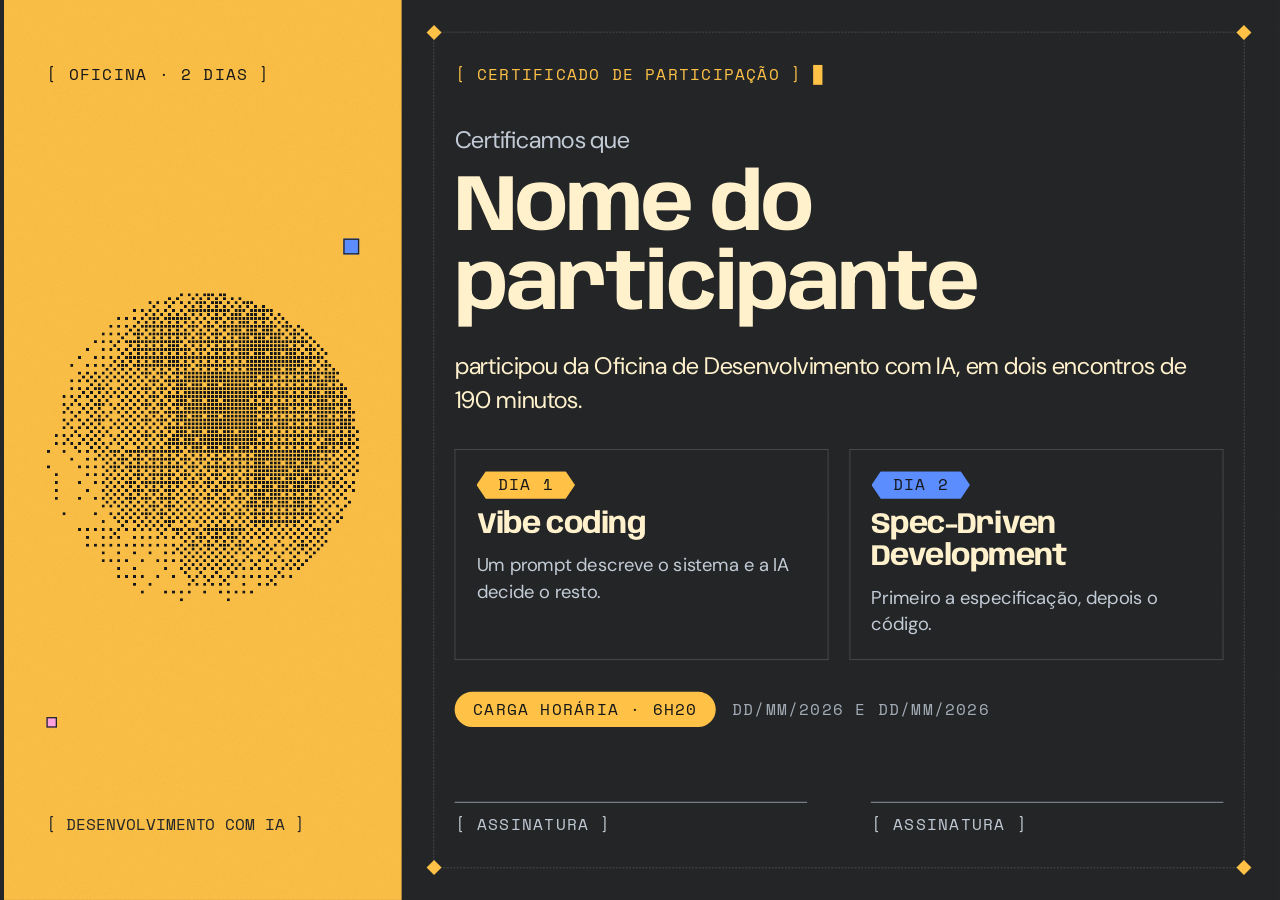
==== commit ef2f506d: "feat: ementa em A4 e dias renomeados para Vibe coding e SDD (v1.39 a v1.41) - Ementa da oficina para" ====
--- a/certificado-b.html
+++ b/certificado-b.html
@@ -50,13 +50,13 @@
               <div class="cert__days">
                 <article class="cert__day">
                   <span class="chip chip--hex chip--accent">DIA 1</span>
-                  <h3>Um prompt só</h3>
-                  <p>Vibe coding em one-shot.</p>
+                  <h3>Vibe coding</h3>
+                  <p>Um prompt descreve o sistema e a IA decide o resto.</p>
                 </article>
                 <article class="cert__day">
                   <span class="chip chip--hex chip--blue">DIA 2</span>
-                  <h3>O jeito estruturado</h3>
-                  <p>Spec-Driven Development, feito à mão.</p>
+                  <h3>Spec-Driven Development</h3>
+                  <p>Primeiro a especificação, depois o código.</p>
                 </article>
               </div>
 
--- a/css/componentes.css
+++ b/css/componentes.css
@@ -622,7 +622,7 @@
 .mcp-fig__logo { width: 150px; height: auto; overflow: visible; }
 .mcp-fig__logo path { fill: none; stroke: var(--c-basalt); stroke-width: 12; stroke-linecap: round; }
 .mcp-fig .mark { z-index: 1; }
-.mcp-fig__tool {
+.mcp-fig__tool, .ponte-fig__tool, .casos-fig__tool {
   position: absolute;
   translate: -50% 0; /* centraliza no left sem brigar com o transform do .enter */
   display: flex;
@@ -639,7 +639,7 @@
   white-space: nowrap;
 }
 .connector--blue { stroke: var(--c-blue); }
-.node.mcp-fig__tip { fill: var(--c-blue); }
+.node.mcp-fig__tip, .node.ponte-fig__tip, .node.casos-fig__tip { fill: var(--c-blue); }
 
 /* 8.23 Régua: marcas a cada 8px e marca maior a cada 64px, sobre uma linha de base */
 .ruler,
@@ -732,3 +732,200 @@
 .reveal code.cmd--blue { background: var(--c-blue); }
 .reveal code.cmd--green { background: var(--c-green); }
 .reveal code.cmd--violet { background: var(--c-violet); }
+
+/* 8.8 Painel de gráfico (v1.31): legenda, área do gráfico em pixels, eixo e fonte em HTML */
+.chart {
+  display: flex;
+  flex-direction: column;
+  gap: var(--s-3);
+  font-family: var(--f-mono);
+  font-size: var(--t-label);
+  line-height: 1.4;
+}
+.chart__legend { display: flex; flex-direction: column; gap: var(--s-1); color: var(--c-eggshell); }
+.chart__legend span { display: flex; align-items: center; gap: 14px; }
+.chart__key { flex: none; width: 20px; height: 20px; background: var(--c-tint); }
+.chart__key--base { height: 0; border-top: 2px dashed var(--c-eggshell); background: none; }
+.chart__plot { position: relative; width: 760px; height: 240px; margin-top: var(--s-2); }
+.chart__plot svg { position: absolute; inset: 0; width: 760px; height: 240px; overflow: visible; }
+.chart__grid { stroke: color-mix(in srgb, var(--c-tint) 15%, transparent); stroke-width: 1; }
+.chart__base { stroke: var(--c-eggshell); stroke-width: 2; stroke-dasharray: 8 6; }
+.chart__curva { fill: none; stroke: var(--c-tint); stroke-width: 6; stroke-linejoin: miter; }
+.chart__marca { fill: var(--c-tint); }
+.chart__dados { transform-box: view-box; transform-origin: 0 240px; } /* cresce a partir da base */
+.chart__zona {
+  position: absolute;
+  top: 0;
+  height: 100%;
+  background: color-mix(in srgb, var(--c-pink) 15%, transparent);
+}
+.chart__zona-rotulo {
+  position: absolute;
+  top: 8px;
+  translate: -50% 0;
+  color: var(--c-pink);
+  text-transform: uppercase;
+  letter-spacing: 0.08em;
+  white-space: nowrap;
+}
+.chart__val { position: absolute; color: var(--c-tint); white-space: nowrap; }
+.chart__val--c { translate: -50% 0; }
+.chart__axis { position: relative; width: 760px; height: 34px; color: var(--c-tint); }
+.chart__axis span { position: absolute; top: 0; translate: -50% 0; white-space: nowrap; }
+.chart__fonte { color: var(--c-muted-dark); }
+
+/* 8.26 Arquivos na hora certa: 4 etiquetas ligadas à IA, uma de cada vez (mesma caixa do MCP) */
+.ponte-fig {
+  position: relative;
+  width: 960px;
+  height: 500px;
+  background: var(--c-paper);
+  overflow: hidden;
+}
+.ponte-fig__mesh, .ponte-fig__wires { position: absolute; inset: 0; width: 100%; height: 100%; }
+canvas.ponte-fig__mesh { display: block; color: var(--c-blue); }
+.ponte-fig__host {
+  position: absolute;
+  left: 370px;
+  top: 140px;
+  width: 220px;
+  height: 220px;
+  display: flex;
+  align-items: center;
+  justify-content: center;
+  background: var(--c-accent);
+}
+.ponte-fig .mark { z-index: 1; }
+.ponte-fig__pulso { fill: none; stroke: var(--c-ink); stroke-width: 3; stroke-dasharray: 14 1000; stroke-dashoffset: 14; opacity: 0; }
+
+/* 8.27 A conversa some: a janela de ontem se apaga e a sessão nova enche só com arquivos relidos.
+   O estado padrão é o final (sessão nova relendo), que vale fora do slide ativo, no PDF e com movimento reduzido. */
+.amnesia__titulo { display: inline-grid; }
+.amnesia__h { grid-area: 1 / 1; }
+.amnesia__body { display: grid; }
+.amnesia__camada { grid-area: 1 / 1; }
+.reveal .amnesia__vazio {
+  grid-area: 1 / 1;
+  align-self: center;
+  justify-self: center;
+  color: var(--c-eggshell);
+  text-transform: uppercase;
+  letter-spacing: 0.08em;
+}
+.amnesia__h--ontem, .amnesia__camada--ontem .janela__linha, .reveal .amnesia__vazio { opacity: 0; }
+
+/* 8.28 Um caso de uso por vez: o sistema cresce um caso por coluna, e cada coluna funciona.
+   O estado padrão é o final (as três colunas prontas), que vale fora do slide ativo, no PDF e com movimento reduzido. */
+.casos-fig {
+  position: relative;
+  width: 824px;
+  height: 470px;
+  background: var(--c-paper);
+  overflow: hidden;
+}
+.casos-fig__wires { position: absolute; inset: 0; width: 100%; height: 100%; }
+.casos-fig__chao { stroke: var(--c-basalt); stroke-width: 2; }
+.casos-fig__bloco {
+  position: absolute;
+  translate: -50% 0;
+  width: 180px;
+  height: 60px;
+  box-sizing: border-box;
+  display: flex;
+  align-items: center;
+  justify-content: center;
+  border: 2px solid var(--c-ink);
+  color: var(--c-ink);
+  font: 400 var(--t-label)/1 var(--f-mono);
+  font-style: normal;
+  letter-spacing: 0.08em;
+}
+.casos-fig__vaga { /* lugar do caso novo: a linha termina aqui, e o bloco encaixa por cima */
+  position: absolute;
+  translate: -50% 0;
+  width: 180px;
+  height: 60px;
+  box-sizing: border-box;
+  border: 2px dashed var(--c-muted);
+}
+.casos-fig__bloco--1 { background: var(--c-blue); }
+.casos-fig__bloco--2 { background: var(--c-pink); }
+.casos-fig__bloco--3 { background: var(--c-violet); }
+.casos-fig__ok { position: absolute; top: 400px; translate: -50% 0; }
+
+/* Cena de filme / meme (8.29, v1.33): moldura hachurada com a imagem ou o vídeo e o crédito embaixo */
+.meme { display: flex; flex-direction: column; gap: var(--s-1); margin: 0; }
+.meme__media { display: block; width: 100%; height: auto; background: var(--c-basalt); }
+.meme__credit {
+  font: 400 var(--t-label)/1.4 var(--f-mono);
+  letter-spacing: 0.08em;
+  color: var(--c-muted);
+}
+
+/* Lista com chip (8.30, v1.33): chip do item + frase curta, em 36px */
+.reveal .chip-list {
+  list-style: none;
+  padding-left: 0;
+  display: grid; /* o reveal força ul em block (armadilha da seção 9) */
+  grid-template-columns: max-content 1fr;
+  column-gap: var(--s-4);
+  row-gap: var(--s-3);
+  align-items: center;
+}
+.chip-list li { display: grid; grid-template-columns: subgrid; grid-column: 1 / -1; align-items: center; font-size: var(--t-lead); line-height: 1.35; }
+.chip-list .chip { justify-self: start; }
+
+/* Meme alto (8.29): imagem em pé ou quadrada limitada pela altura, não pela largura */
+.meme--alto { align-self: center; }
+.meme--alto > .hatch { align-self: flex-start; } /* a moldura abraça a imagem, mesmo com crédito mais largo */
+.meme--alto .meme__media { width: auto; height: var(--meme-h, 440px); }
+
+/* Template com legenda por cima (8.31): a imagem do template e as legendas em HTML, posicionadas em % da imagem */
+.meme-pic { position: relative; display: block; width: fit-content; } /* do tamanho da imagem: as legendas se posicionam em % dela */
+.meme-pic > img { display: block; width: auto; height: var(--meme-h, 520px); }
+.meme-cap {
+  position: absolute;
+  left: var(--x);
+  top: var(--y);
+  width: var(--w);
+  translate: -50% -50%;
+  rotate: var(--rot, 0deg);
+  font: 600 var(--t-body)/1.2 var(--f-body);
+  color: var(--c-ink);
+  text-align: center;
+}
+.meme-cap--box { background: var(--c-white); padding: 6px 14px; }
+.meme-pair { display: flex; gap: var(--s-3); }
+
+/* Expanding Brain em faixa (8.32): os 4 quadros lado a lado, legenda embaixo de cada um */
+.brain-strip {
+  display: grid;
+  grid-template-columns: repeat(4, 1fr);
+  gap: var(--s-3);
+  background: var(--c-white);
+  padding: var(--s-3);
+}
+.brain-strip__step { display: flex; flex-direction: column; gap: var(--s-2); }
+.brain-strip__img { display: block; width: 100%; aspect-ratio: 431 / 290; object-fit: cover; }
+.brain-strip__cap { font-size: var(--t-body); line-height: 1.3; color: var(--c-basalt); }
+.brain-strip__cap b { font-weight: 600; display: block; }
+
+/* Faixa de legenda no topo do meme (8.29), como nos GIFs legendados: fundo branco, texto ink centralizado */
+.meme__band {
+  display: block;
+  background: var(--c-white);
+  color: var(--c-ink);
+  font: 700 var(--t-lead)/1.2 var(--f-body);
+  text-align: center;
+  padding: 10px 16px;
+}
+
+/* Tabela dos arquivos do SDD (v1.38): marcador na cor fixa de cada arquivo */
+.table--arquivos td { vertical-align: middle; }
+.table--arquivos tr:nth-child(1) td:first-child::before { background: var(--c-accent); }
+.table--arquivos tr:nth-child(2) td:first-child::before { background: var(--c-blue); }
+.table--arquivos tr:nth-child(3) td:first-child::before { background: var(--c-pink); }
+.table--arquivos tr:nth-child(4) td:first-child::before { background: var(--c-green); }
+.table--arquivos td:first-child code { font-size: var(--t-body); font-weight: 400; }
+.table--arquivos td:last-child { font-style: italic; }
+.table--arquivos td:last-child .chip { font-style: normal; }
--- a/css/layouts.css
+++ b/css/layouts.css
@@ -223,7 +223,7 @@
 }
 .flow__text { font-weight: 600; }
 
-/* Demo ao vivo */
+/* Demo e mão na massa (eyebrow [ MÃO NA MASSA ]) */
 .layout-demo { justify-content: space-between; }
 .layout-demo__body { display: flex; flex-direction: column; gap: var(--s-5); max-width: 1300px; }
 .layout-demo__body .lead { color: inherit; } /* sand no escuro, basalt no claro */
@@ -292,3 +292,30 @@
 /* Demo com comandos (v1.29): comando em destaque numa coluna, descrição ao lado */
 .reveal .layout-demo__watch--cmds { display: grid; grid-template-columns: max-content 1fr; column-gap: var(--s-4); row-gap: var(--s-3); align-items: center; }
 .layout-demo__watch--cmds li { display: grid; grid-template-columns: subgrid; grid-column: 1 / -1; align-items: center; }
+
+/* Cena de filme (8.29) dentro das colunas: na coluna de texto, menor que a figura ao lado */
+.layout-text-figure__text .meme { width: 600px; }
+.layout-code__side .meme { width: 100%; }
+/* Cartão de código com cena de filme na coluna lateral (slide Skills): o código encolhe e a cena cresce, centralizada */
+.layout-code__row--meme { grid-template-columns: 820px 1fr; align-items: center; }
+
+/* Slide de meme (8.31): eyebrow + título no topo, a cena grande no centro. Vem logo antes do slide que explica o assunto */
+.layout-meme { gap: var(--s-6); }
+.layout-meme__stage {
+  flex: 1;
+  min-height: 0;
+  display: flex;
+  align-items: center;
+  justify-content: center;
+  margin-bottom: var(--s-5);
+}
+.layout-meme__stage .meme { max-width: 100%; }
+
+/* Demo com cena ao lado da lista (8.29) */
+.layout-demo__row { display: flex; align-items: center; justify-content: space-between; gap: var(--s-7); }
+.layout-code__side .meme--alto { width: auto; align-self: flex-start; } /* capa em pé: a moldura abraça a imagem */
+/* Demo sem rodapé (slide 25): a linha ocupa a altura que sobra e centraliza texto e cena */
+.layout-demo__row--grow { flex: 1; min-height: 0; margin-bottom: var(--s-5); }
+
+/* Cartão de arquivo com coluna lateral só de texto (slides do 2.4): as duas colunas centralizadas na vertical */
+.layout-code__row--center { align-items: center; }
